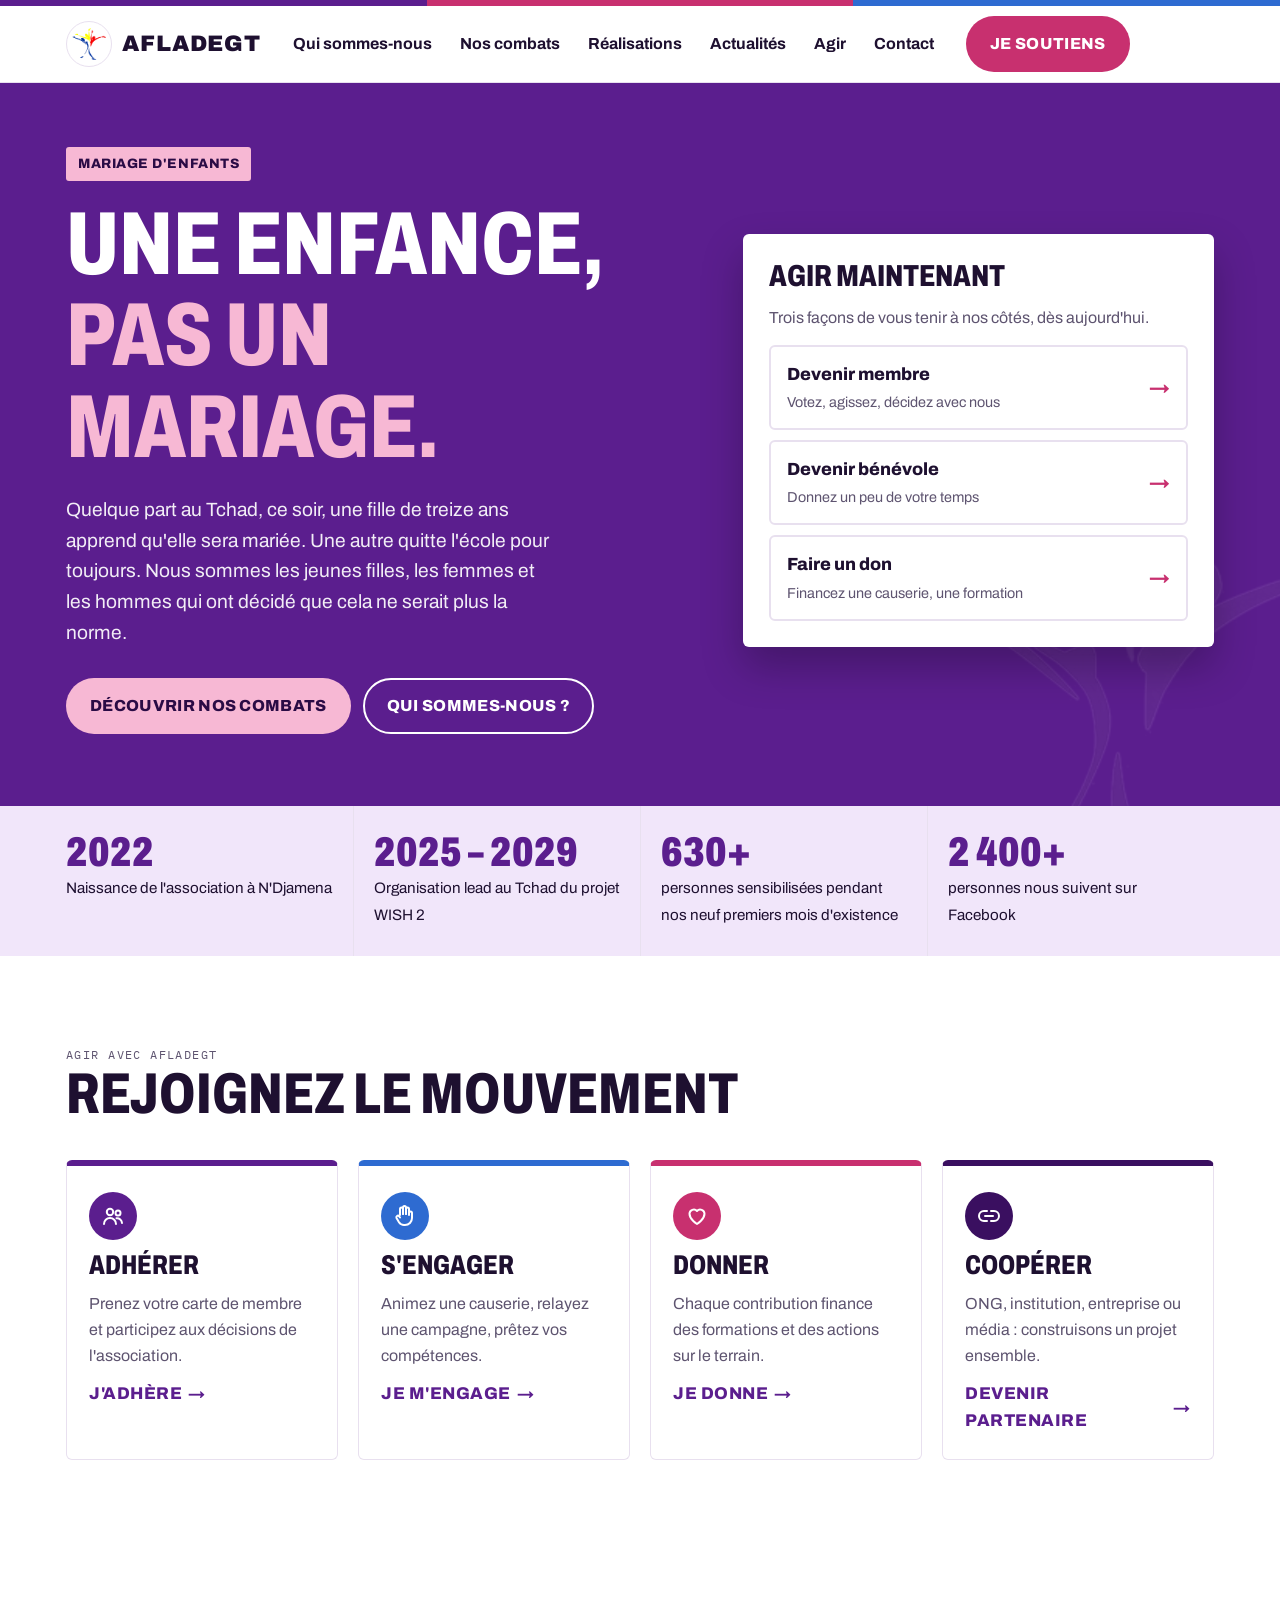
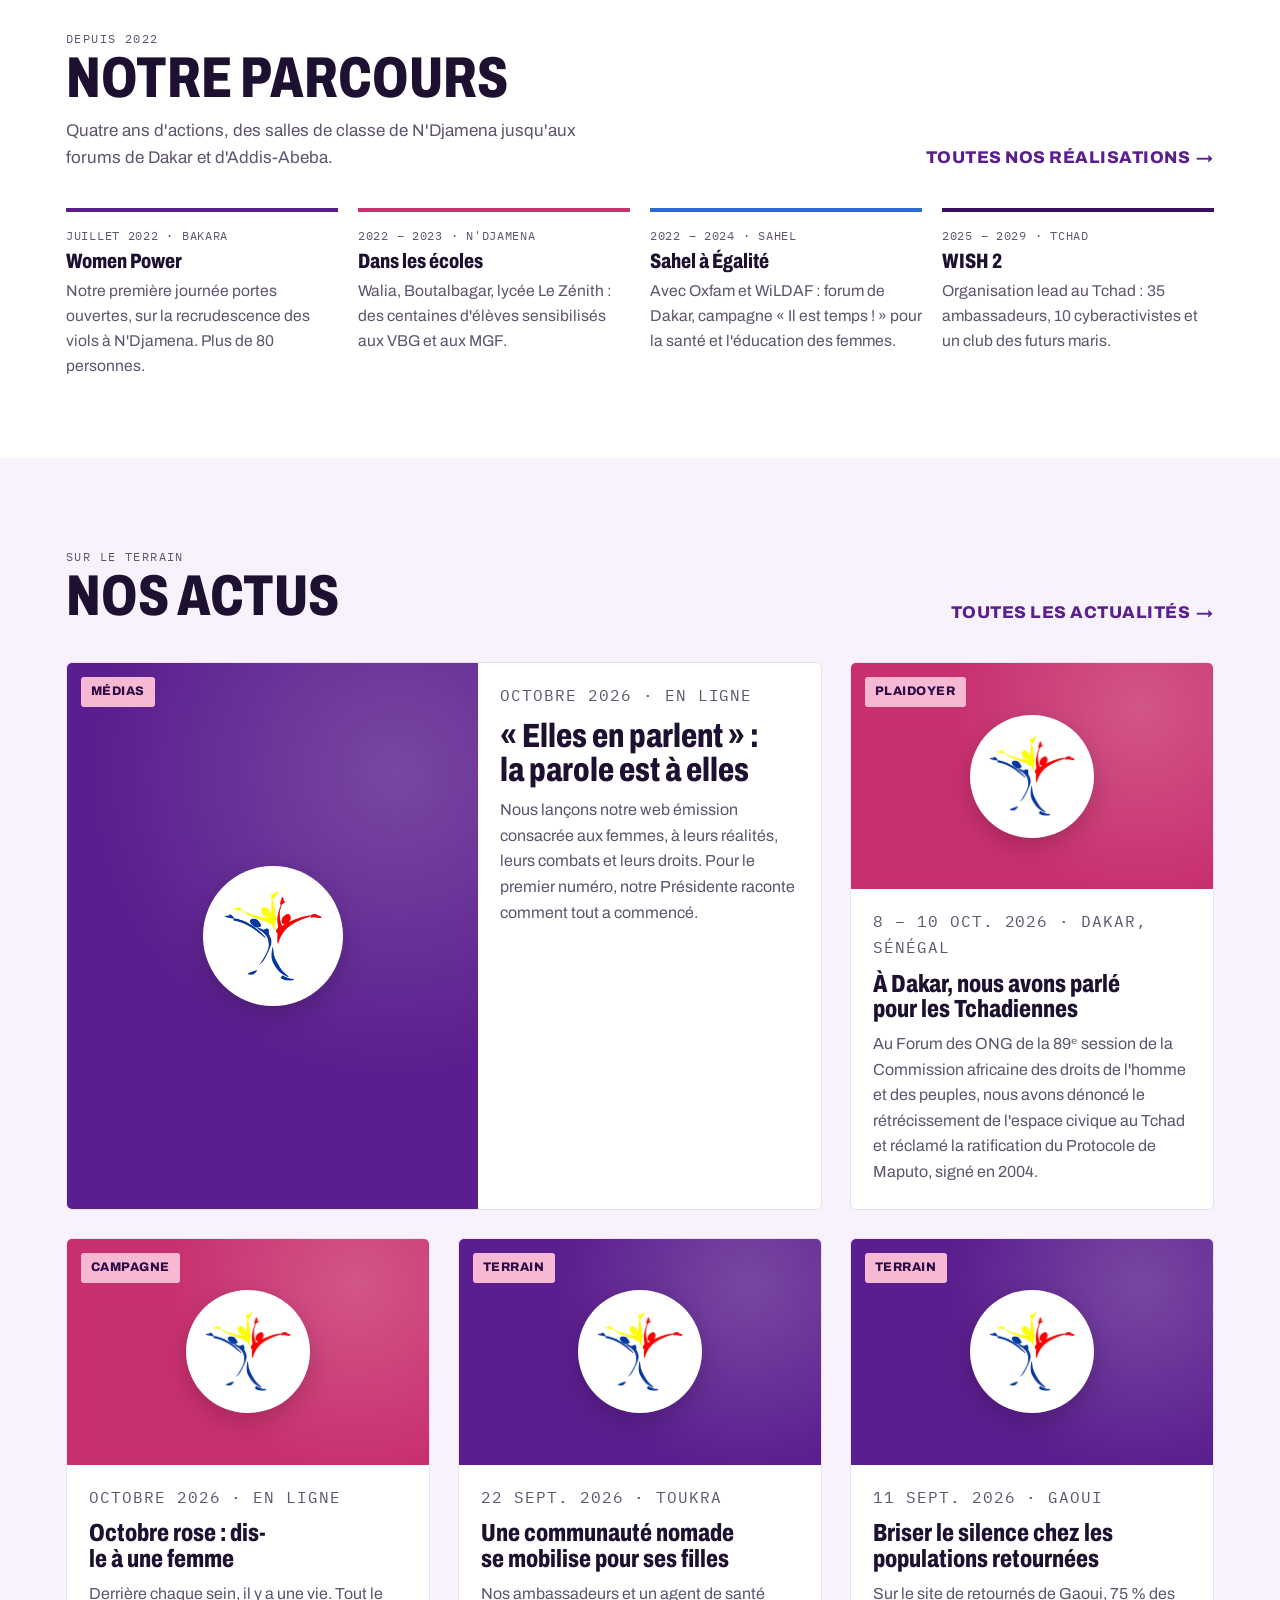
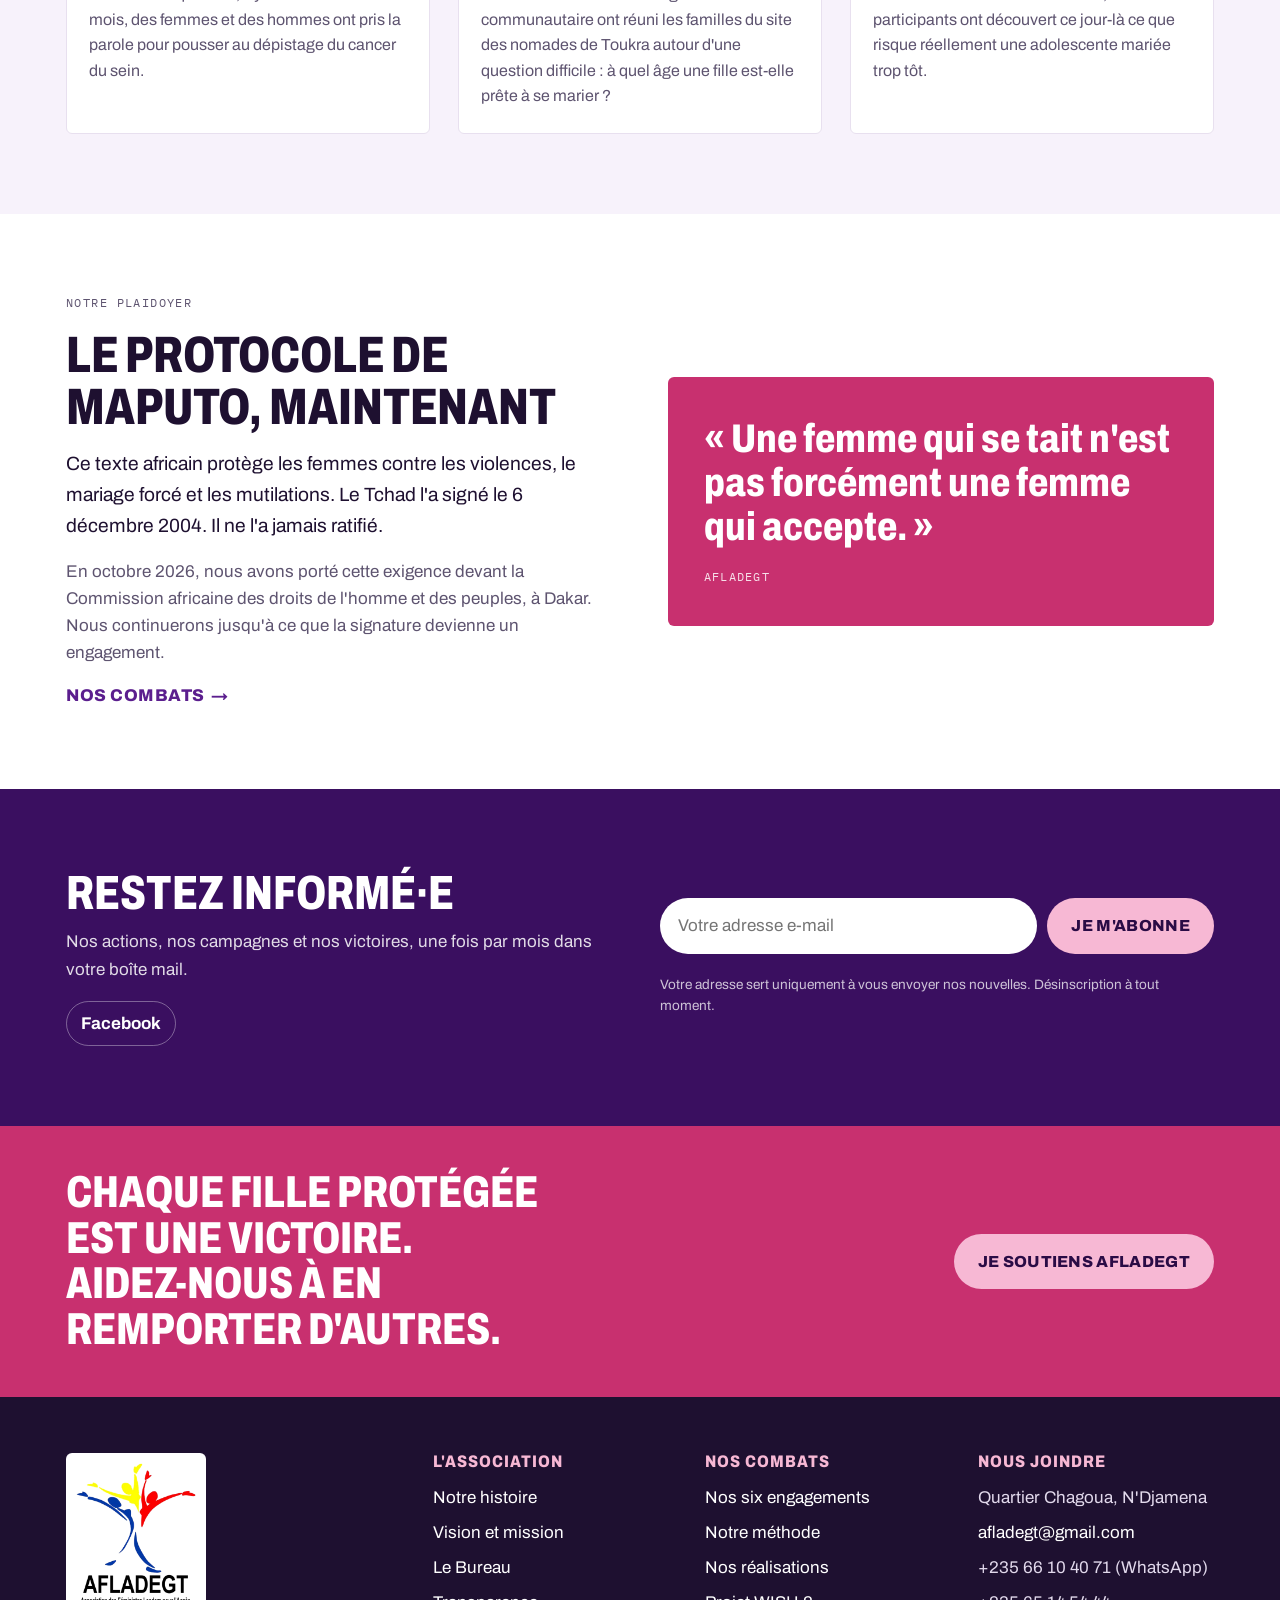
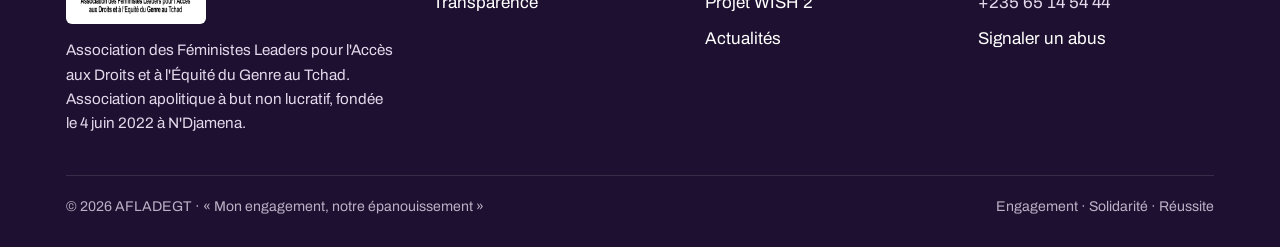
==== index.html @ 188a65a2 "Site web de l'AFLADEGT : première version Co-Authored-By: Claude Opus 5.5 <noreply@anthropic.com> Cl" ====
<!doctype html>
<html lang="fr">
<head>
<meta charset="utf-8">
<meta name="viewport" content="width=device-width,initial-scale=1,viewport-fit=cover">
<title>AFLADEGT · Féministes Leaders du Tchad</title>
<meta name="description" content="AFLADEGT, Association des Féministes Leaders pour l&#x27;Accès aux Droits et à l&#x27;Équité du Genre au Tchad : égalité de genre, lutte contre les violences et leadership des femmes et des jeunes filles.">
<meta property="og:title" content="AFLADEGT · Féministes Leaders du Tchad">
<meta property="og:description" content="AFLADEGT, Association des Féministes Leaders pour l&#x27;Accès aux Droits et à l&#x27;Équité du Genre au Tchad : égalité de genre, lutte contre les violences et leadership des femmes et des jeunes filles.">
<meta property="og:image" content="assets/logo.png">
<link rel="icon" type="image/png" href="assets/logo-mark.png">
<link rel="preconnect" href="https://fonts.googleapis.com"><link rel="preconnect" href="https://fonts.gstatic.com" crossorigin><link rel="stylesheet" href="https://fonts.googleapis.com/css2?family=Archivo:wdth,wght@62..125,400..900&family=IBM+Plex+Mono:wght@500&display=swap">
<link rel="stylesheet" href="assets/style.css">
</head>
<body>
<a class="skip" href="#contenu">Aller au contenu</a>
<div class="tri" aria-hidden="true"><i></i><i></i><i></i></div>
<header class="top"><div class="wrap bar">
  <a class="logo" href="./"><span class="chip"><img src="assets/logo-mark.png" alt=""></span><b>AFLADEGT</b></a>
  <nav aria-label="Navigation principale"><ul class="menu"><li><a href="qui-sommes-nous.html">Qui sommes-nous</a></li><li><a href="nos-combats.html">Nos combats</a></li><li><a href="nos-realisations.html">Réalisations</a></li><li><a href="actualites.html">Actualités</a></li><li><a href="agir.html">Agir</a></li><li><a href="contact.html">Contact</a></li></ul></nav>
  <a class="btn btn-red" href="agir.html#don">Je soutiens</a>
  <details class="burger"><summary>Menu</summary><div class="panel"><a href="qui-sommes-nous.html">Qui sommes-nous</a><a href="nos-combats.html">Nos combats</a><a href="nos-realisations.html">Réalisations</a><a href="actualites.html">Actualités</a><a href="agir.html">Agir</a><a href="contact.html">Contact</a><a class="btn btn-red" href="agir.html#don">Je soutiens</a></div></details>
</div></header>
<main id="contenu">
<section class="hero" style="padding:0"><img class="mark" src="assets/logo-mark.png" alt=""><div class="wrap">
  <div>
    <span class="tag">Mariage d'enfants</span>
    <h1>Une enfance, <em>pas un mariage.</em></h1>
    <p class="lede">Quelque part au Tchad, ce soir, une fille de treize ans apprend qu'elle sera mariée. Une autre quitte l'école pour toujours. Nous sommes les jeunes filles, les femmes et les hommes qui ont décidé que cela ne serait plus la norme.</p>
    <div class="ctas"><a class="btn btn-yellow" href="nos-combats.html">Découvrir nos combats</a><a class="btn btn-line" href="qui-sommes-nous.html">Qui sommes-nous ?</a></div>
  </div>
  <aside class="act-box" aria-labelledby="agir-titre">
    <h2 id="agir-titre">Agir maintenant</h2>
    <p>Trois façons de vous tenir à nos côtés, dès aujourd'hui.</p>
    <div class="choices">
      <a href="agir.html#adherer"><span>Devenir membre<small>Votez, agissez, décidez avec nous</small></span></a>
      <a href="agir.html#benevole"><span>Devenir bénévole<small>Donnez un peu de votre temps</small></span></a>
      <a href="agir.html#don"><span>Faire un don<small>Financez une causerie, une formation</small></span></a>
    </div>
  </aside>
</div></section>

<div class="figures"><div class="wrap">
  <div class="f"><b>2022</b><span>Naissance de l'association à N'Djamena</span></div>
  <div class="f"><b>2025 – 2029</b><span>Organisation lead au Tchad du projet WISH 2</span></div>
  <div class="f"><b>630+</b><span>personnes sensibilisées pendant nos neuf premiers mois d'existence</span></div>
  <div class="f"><b>2 400+</b><span>personnes nous suivent sur Facebook</span></div>
</div></div>

<section><div class="wrap">
  <div class="sec-head"><div><p class="eyebrow">Agir avec AFLADEGT</p><h2>Rejoignez le mouvement</h2></div></div>
  <div class="agir">
    <a class="c-blue" href="agir.html#adherer"><span class="ico"><svg viewBox="0 0 24 24" fill="none" stroke="currentColor" stroke-width="2" stroke-linecap="round" stroke-linejoin="round" aria-hidden="true"><circle cx="9" cy="8" r="3.2"/><path d="M3 20c0-3.3 2.7-6 6-6s6 2.7 6 6"/><circle cx="17" cy="9" r="2.5"/><path d="M15.5 14.2A5 5 0 0 1 21 19"/></svg></span><h3>Adhérer</h3><p>Prenez votre carte de membre et participez aux décisions de l'association.</p><span class="more">J'adhère</span></a>
    <a class="c-yellow" href="agir.html#benevole"><span class="ico"><svg viewBox="0 0 24 24" fill="none" stroke="currentColor" stroke-width="2" stroke-linecap="round" stroke-linejoin="round" aria-hidden="true"><path d="M7 11V5a1.5 1.5 0 0 1 3 0v5"/><path d="M10 10V3.5a1.5 1.5 0 0 1 3 0V10"/><path d="M13 10V5a1.5 1.5 0 0 1 3 0v6"/><path d="M16 9a1.5 1.5 0 0 1 3 0v5a7 7 0 0 1-7 7h-1a6 6 0 0 1-5-2.7L3.5 14a1.6 1.6 0 0 1 2.6-1.8L7 13.5"/></svg></span><h3>S'engager</h3><p>Animez une causerie, relayez une campagne, prêtez vos compétences.</p><span class="more">Je m'engage</span></a>
    <a class="c-red" href="agir.html#don"><span class="ico"><svg viewBox="0 0 24 24" fill="none" stroke="currentColor" stroke-width="2" stroke-linecap="round" stroke-linejoin="round" aria-hidden="true"><path d="M12 20s-7.5-4.6-7.5-10.2A4.3 4.3 0 0 1 12 7a4.3 4.3 0 0 1 7.5 2.8C19.5 15.4 12 20 12 20z"/></svg></span><h3>Donner</h3><p>Chaque contribution finance des formations et des actions sur le terrain.</p><span class="more">Je donne</span></a>
    <a class="c-ink" href="agir.html#partenaire"><span class="ico"><svg viewBox="0 0 24 24" fill="none" stroke="currentColor" stroke-width="2" stroke-linecap="round" stroke-linejoin="round" aria-hidden="true"><path d="M8 12h8"/><path d="M10 7H7a5 5 0 0 0 0 10h3"/><path d="M14 7h3a5 5 0 0 1 0 10h-3"/></svg></span><h3>Coopérer</h3><p>ONG, institution, entreprise ou média : construisons un projet ensemble.</p><span class="more">Devenir partenaire</span></a>
  </div>
</div></section>

<section><div class="wrap">
  <div class="sec-head"><div><p class="eyebrow">Depuis 2022</p><h2>Notre parcours</h2><p>Quatre ans d'actions, des salles de classe de N'Djamena jusqu'aux forums de Dakar et d'Addis-Abeba.</p></div><a class="more" href="nos-realisations.html">Toutes nos réalisations</a></div>
  <div class="tease">
    <div class="c-blue"><span class="meta">Juillet 2022 · Bakara</span><h3>Women Power</h3><p>Notre première journée portes ouvertes, sur la recrudescence des viols à N'Djamena. Plus de 80 personnes.</p></div>
    <div class="c-red"><span class="meta">2022 – 2023 · N'Djamena</span><h3>Dans les écoles</h3><p>Walia, Boutalbagar, lycée Le Zénith : des centaines d'élèves sensibilisés aux VBG et aux MGF.</p></div>
    <div class="c-yellow"><span class="meta">2022 – 2024 · Sahel</span><h3>Sahel à Égalité</h3><p>Avec Oxfam et WiLDAF : forum de Dakar, campagne « Il est temps ! » pour la santé et l'éducation des femmes.</p></div>
    <div class="c-ink"><span class="meta">2025 – 2029 · Tchad</span><h3>WISH 2</h3><p>Organisation lead au Tchad : 35 ambassadeurs, 10 cyberactivistes et un club des futurs maris.</p></div>
  </div>
</div></section>

<section class="soft"><div class="wrap">
  <div class="sec-head"><div><p class="eyebrow">Sur le terrain</p><h2>Nos actus</h2></div><a class="more" href="actualites.html">Toutes les actualités</a></div>
  <div class="news news-wide"><article class="card" data-cat="Médias">
  <div class="media c-blue"><span class="cat">Médias</span><div class="ph"><span class="disc"><img src="assets/logo-mark.png" alt=""></span></div></div>
  <div class="txt"><p class="meta">Octobre 2026 · En ligne</p><h3>« Elles en parlent » : la parole est à elles</h3><p>Nous lançons notre web émission consacrée aux femmes, à leurs réalités, leurs combats et leurs droits. Pour le premier numéro, notre Présidente raconte comment tout a commencé.</p></div>
</article><article class="card" data-cat="Plaidoyer">
  <div class="media c-red"><span class="cat">Plaidoyer</span><div class="ph"><span class="disc"><img src="assets/logo-mark.png" alt=""></span></div></div>
  <div class="txt"><p class="meta">8 – 10 oct. 2026 · Dakar, Sénégal</p><h3>À Dakar, nous avons parlé pour les Tchadiennes</h3><p>Au Forum des ONG de la 89ᵉ session de la Commission africaine des droits de l'homme et des peuples, nous avons dénoncé le rétrécissement de l'espace civique au Tchad et réclamé la ratification du Protocole de Maputo, signé en 2004.</p></div>
</article><article class="card" data-cat="Campagne">
  <div class="media c-red"><span class="cat">Campagne</span><div class="ph"><span class="disc"><img src="assets/logo-mark.png" alt=""></span></div></div>
  <div class="txt"><p class="meta">Octobre 2026 · En ligne</p><h3>Octobre rose : dis-le à une femme</h3><p>Derrière chaque sein, il y a une vie. Tout le mois, des femmes et des hommes ont pris la parole pour pousser au dépistage du cancer du sein.</p></div>
</article><article class="card" data-cat="Terrain">
  <div class="media c-blue"><span class="cat">Terrain</span><div class="ph"><span class="disc"><img src="assets/logo-mark.png" alt=""></span></div></div>
  <div class="txt"><p class="meta">22 sept. 2026 · Toukra</p><h3>Une communauté nomade se mobilise pour ses filles</h3><p>Nos ambassadeurs et un agent de santé communautaire ont réuni les familles du site des nomades de Toukra autour d'une question difficile : à quel âge une fille est-elle prête à se marier ?</p></div>
</article><article class="card" data-cat="Terrain">
  <div class="media c-blue"><span class="cat">Terrain</span><div class="ph"><span class="disc"><img src="assets/logo-mark.png" alt=""></span></div></div>
  <div class="txt"><p class="meta">11 sept. 2026 · Gaoui</p><h3>Briser le silence chez les populations retournées</h3><p>Sur le site de retournés de Gaoui, 75 % des participants ont découvert ce jour-là ce que risque réellement une adolescente mariée trop tôt.</p></div>
</article></div>
</div></section>

<section><div class="wrap split">
  <div class="prose">
    <p class="eyebrow">Notre plaidoyer</p>
    <h2>Le Protocole de Maputo, maintenant</h2>
    <p class="big">Ce texte africain protège les femmes contre les violences, le mariage forcé et les mutilations. Le Tchad l'a signé le 6 décembre 2004. Il ne l'a jamais ratifié.</p>
    <p>En octobre 2026, nous avons porté cette exigence devant la Commission africaine des droits de l'homme et des peuples, à Dakar. Nous continuerons jusqu'à ce que la signature devienne un engagement.</p>
    <a class="more" href="nos-combats.html">Nos combats</a>
  </div>
  <div class="quote"><p>« Une femme qui se tait n'est pas forcément une femme qui accepte. »</p><small>AFLADEGT</small></div>
</div></section>

</main>
<section class="letter" id="lettre"><div class="wrap">
  <div><h2>Restez informé·e</h2><p>Nos actions, nos campagnes et nos victoires, une fois par mois dans votre boîte mail.</p>
    <div class="social"><a href="https://www.facebook.com/afladegt" target="_blank" rel="noopener">Facebook</a></div></div>
  <form name="newsletter" method="get" action="merci.html" data-mail="afladegt@gmail.com">
    
    <input type="email" id="nl-email" name="email" required placeholder="Votre adresse e-mail" aria-label="Votre adresse e-mail">
    <button class="btn btn-yellow" type="submit">Je m'abonne</button>
    <p class="note">Votre adresse sert uniquement à vous envoyer nos nouvelles. Désinscription à tout moment.</p>
  </form>
</div></section>
<section class="donband" style="padding:0"><div class="wrap">
  <h2>Chaque fille protégée est une victoire. Aidez-nous à en remporter d'autres.</h2>
  <a class="btn btn-yellow" href="agir.html#don">Je soutiens AFLADEGT</a>
</div></section>
<footer class="foot"><div class="wrap">
  <div class="cols">
    <div class="about"><img src="assets/logo.png" alt="Logo AFLADEGT">
      <p>Association des Féministes Leaders pour l'Accès aux Droits et à l'Équité du Genre au Tchad. Association apolitique à but non lucratif, fondée le 4 juin 2022 à N'Djamena.</p></div>
    <div><h4>L'association</h4><ul><li><a href="qui-sommes-nous.html">Notre histoire</a></li><li><a href="qui-sommes-nous.html#vision">Vision et mission</a></li><li><a href="qui-sommes-nous.html#equipe">Le Bureau</a></li><li><a href="qui-sommes-nous.html#transparence">Transparence</a></li></ul></div>
    <div><h4>Nos combats</h4><ul><li><a href="nos-combats.html#combats">Nos six engagements</a></li><li><a href="nos-combats.html#methode">Notre méthode</a></li><li><a href="nos-realisations.html">Nos réalisations</a></li><li><a href="nos-combats.html#wish2">Projet WISH 2</a></li><li><a href="actualites.html">Actualités</a></li></ul></div>
    <div><h4>Nous joindre</h4><ul><li>Quartier Chagoua, N'Djamena</li><li><a href="mailto:afladegt@gmail.com">afladegt@gmail.com</a></li><li>+235 66 10 40 71 (WhatsApp)</li><li>+235 65 14 54 44</li><li><a href="contact.html#signaler">Signaler un abus</a></li></ul></div>
  </div>
  <div class="legal"><span>© 2026 AFLADEGT · « Mon engagement, notre épanouissement »</span><span>Engagement · Solidarité · Réussite</span></div>
</div></footer>
<script src="assets/site.js"></script>
<script src="assets/editor.js"></script>

</body>
</html>
---- assets/style.css ----
/* AFLADEGT — site associatif multi-pages.
   Bandeau tricolore, gros titres condensés, blocs de couleur pleins, cartes d'actualité. */
:root{
  --paper:#FFFFFF; --soft:#F7F2FB; --ink:#1E1030; --muted:#5E5470; --line:#E8E0EF;
  --blue:#5B1E8E; --blue-deep:#3A0F60; --on-blue:#FFFFFF;
  --yellow:#F7B8D4; --on-yellow:#2A0B45; --red:#C8306F; --on-red:#FFFFFF;
  --azure:#2E6BD1; --tint:#F1E6FA;
  --link:#5B1E8E;
  --display:"Archivo", "Arial Narrow", Arial, sans-serif;
  --body:"Archivo", "Helvetica Neue", Arial, sans-serif;
  --mono:"IBM Plex Mono", ui-monospace, Menlo, monospace;
  --radius:6px;
}
@media (prefers-color-scheme: dark){:root:not([data-theme="light"]){
  --paper:#140B1F; --soft:#1D1230; --ink:#F3EEF9; --muted:#B9ACCB; --line:#33264A;
  --blue:#6A2BA3; --blue-deep:#2A0B47; --azure:#5B92EC; --tint:#2A1A40; --link:#D7B6F5; color-scheme:dark}}
:root[data-theme="dark"]{
  --paper:#140B1F; --soft:#1D1230; --ink:#F3EEF9; --muted:#B9ACCB; --line:#33264A;
  --blue:#6A2BA3; --blue-deep:#2A0B47; --azure:#5B92EC; --tint:#2A1A40; --link:#D7B6F5; color-scheme:dark}

*,*::before,*::after{box-sizing:border-box}
html{scroll-behavior:smooth}
@media (prefers-reduced-motion:reduce){html{scroll-behavior:auto}*{transition:none!important}}
body{margin:0;background:var(--paper);color:var(--ink);font-family:var(--body);font-size:1.0625rem;line-height:1.6;font-stretch:100%}
img{max-width:100%;display:block}
a{color:var(--link)}
p{margin:0}
h1,h2,h3,h4{font-family:var(--display);font-stretch:75%;font-weight:800;line-height:1.02;margin:0;text-wrap:balance}
:focus-visible{outline:3px solid var(--yellow);outline-offset:3px}
.wrap{max-width:1180px;margin:0 auto;padding-left:max(16px,env(safe-area-inset-left,0px));padding-right:max(16px,env(safe-area-inset-right,0px))}
.eyebrow{font-family:var(--mono);font-size:.74rem;letter-spacing:.12em;text-transform:uppercase;color:var(--muted)}
.skip{position:absolute;left:-999px;top:8px;background:var(--yellow);color:var(--on-yellow);padding:8px 12px;z-index:50}
.skip:focus{left:8px}

/* Tricolore */
.tri{display:flex;height:6px}
.tri i{flex:1}
.tri i:nth-child(1){background:var(--blue)}.tri i:nth-child(2){background:var(--red)}.tri i:nth-child(3){background:var(--azure)}

/* Boutons */
.btn{display:inline-flex;align-items:center;justify-content:center;gap:8px;font-family:var(--display);font-weight:800;font-size:1rem;letter-spacing:.02em;text-transform:uppercase;padding:13px 22px;border-radius:999px;text-decoration:none;border:2px solid transparent;cursor:pointer;transition:transform .15s ease,background .15s ease}
.btn:hover{transform:translateY(-1px)}
.btn-red{background:var(--red);color:var(--on-red)}
.btn-yellow{background:var(--yellow);color:var(--on-yellow)}
.btn-blue{background:var(--blue);color:var(--on-blue)}
.btn-line{border-color:currentColor;color:inherit;background:none}
.more{font-family:var(--display);font-weight:800;text-transform:uppercase;letter-spacing:.03em;text-decoration:none;color:var(--link);display:inline-flex;gap:6px;align-items:center}
.more::after{content:"→"}

/* En-tête */
.top{position:sticky;top:0;z-index:30;background:var(--paper);border-bottom:1px solid var(--line)}
body::before{content:"";position:fixed;inset:0 0 auto;height:env(safe-area-inset-top,0px);z-index:31;background:var(--paper)}
.top{top:env(safe-area-inset-top,0px)}
.bar{display:flex;align-items:center;gap:20px;min-height:76px}
.logo{display:flex;align-items:center;gap:10px;text-decoration:none;color:var(--ink);flex:none}
.logo span.chip{width:46px;height:46px;border-radius:50%;background:#fff;display:grid;place-items:center;border:1px solid var(--line)}
.logo img{width:34px}
.logo b{font-family:var(--display);font-weight:900;font-size:1.4rem;letter-spacing:.04em}
.menu{display:flex;gap:4px;list-style:none;margin:0 0 0 auto;padding:0}
.menu a{display:block;padding:10px 12px;border-radius:4px;font-family:var(--display);font-weight:700;text-decoration:none;color:var(--ink);font-size:1rem}
.menu a:hover,.menu a[aria-current="page"]{color:var(--red)}
.menu a[aria-current="page"]{box-shadow:inset 0 -3px 0 var(--red)}
.bar .btn{flex:none}
.burger{display:none;margin-left:auto}
.burger summary{list-style:none;cursor:pointer;font-family:var(--display);font-weight:800;text-transform:uppercase;border:2px solid var(--ink);border-radius:999px;padding:8px 16px}
.burger summary::-webkit-details-marker{display:none}
.burger[open] .panel{display:grid}
.panel{display:none;position:absolute;left:0;right:0;top:100%;background:var(--paper);border-bottom:1px solid var(--line);padding:12px max(16px,env(safe-area-inset-right,0px)) 20px max(16px,env(safe-area-inset-left,0px));gap:4px;box-shadow:0 12px 24px rgba(0,0,0,.08)}
.panel a{padding:12px 4px;font-family:var(--display);font-weight:800;font-size:1.25rem;text-decoration:none;color:var(--ink);border-bottom:1px solid var(--line)}
.panel .btn{margin-top:12px}
@media (max-width:980px){.menu,.bar>.btn{display:none}.burger{display:block}}

/* Hero accueil */
.hero{background:var(--blue);color:var(--on-blue);position:relative;overflow:hidden}
.hero .wrap{display:grid;grid-template-columns:1.35fr 1fr;gap:40px;align-items:center;padding-block:64px 72px;position:relative}
.hero .tag{display:inline-block;background:var(--yellow);color:var(--on-yellow);font-family:var(--display);font-weight:800;text-transform:uppercase;letter-spacing:.04em;font-size:.85rem;padding:6px 12px;border-radius:3px}
.hero h1{font-size:clamp(2.6rem,7vw,5.6rem);margin-top:18px;text-transform:uppercase;overflow-wrap:break-word}
.hero h1 em{font-style:normal;color:var(--yellow)}
.hero .lede{margin-top:22px;font-size:1.2rem;max-width:44ch;opacity:.92}
.hero .ctas{display:flex;flex-wrap:wrap;gap:12px;margin-top:30px}
.hero>.wrap>div{min-width:0}
.hero .mark{position:absolute;right:-120px;bottom:-140px;width:560px;opacity:.08;pointer-events:none;filter:grayscale(1) brightness(3)}
.act-box{background:var(--paper);color:var(--ink);border-radius:var(--radius);padding:26px;display:grid;gap:14px;box-shadow:0 20px 40px rgba(0,0,0,.25)}
.act-box h2{font-size:1.9rem;text-transform:uppercase}
.act-box p{color:var(--muted);font-size:1rem}
.choices{display:grid;gap:10px}
.choices a{display:flex;justify-content:space-between;align-items:center;gap:12px;padding:14px 16px;border:2px solid var(--line);border-radius:var(--radius);text-decoration:none;color:var(--ink);font-family:var(--display);font-weight:800;font-size:1.1rem}
.choices a:hover{border-color:var(--blue)}
.choices a span{display:grid;gap:2px;min-width:0}
.choices a small{display:block;font-family:var(--body);font-weight:400;font-size:.9rem;color:var(--muted)}
.choices a::after{content:"→";font-size:1.3rem;color:var(--red)}

/* Bande chiffres */
.figures{background:var(--tint);color:var(--ink)}
.figures .wrap{display:grid;grid-template-columns:repeat(4,1fr);gap:0}
.figures div.f{padding:26px 20px 28px;border-left:1px solid var(--line);min-width:0}
.figures div.f:first-child{border-left:0;padding-left:0}
.figures b{color:var(--blue);display:block;font-family:var(--display);font-stretch:75%;font-weight:900;font-size:2.6rem;line-height:1;font-variant-numeric:tabular-nums}
.figures span{font-size:.95rem}

/* Sections */
section{padding-block:80px}
.soft{background:var(--soft)}
.sec-head{display:flex;flex-wrap:wrap;justify-content:space-between;align-items:end;gap:16px 32px;margin-bottom:36px}
.sec-head h2{font-size:clamp(2.2rem,5vw,3.6rem);text-transform:uppercase}
.sec-head p{color:var(--muted);max-width:56ch;margin-top:10px}
.sec-head>div{min-width:0}

/* Cartes "Agir" */
.agir{display:grid;grid-template-columns:repeat(4,1fr);gap:20px}
.agir a{display:grid;gap:12px;align-content:start;padding:26px 22px 24px;border-radius:var(--radius);text-decoration:none;color:var(--ink);background:var(--paper);border:1px solid var(--line);border-top:6px solid var(--c);min-width:0;transition:transform .15s ease,box-shadow .15s ease}
.agir a:hover{transform:translateY(-3px);box-shadow:0 12px 28px rgba(0,0,0,.08)}
.agir .ico{width:48px;height:48px;border-radius:50%;background:var(--c);display:grid;place-items:center;color:#fff}
.agir .ico svg{width:24px;height:24px}
.agir h3{font-size:1.7rem;text-transform:uppercase}
.agir p{color:var(--muted);font-size:1rem}
.agir .more{margin-top:auto}
.c-blue{--c:var(--blue)}.c-yellow{--c:var(--azure)}.c-red{--c:var(--red)}.c-ink{--c:var(--blue-deep)}

/* Cartes actualités */
.news{display:grid;grid-template-columns:repeat(3,1fr);gap:28px}
.card{display:grid;grid-template-rows:auto 1fr;border-radius:var(--radius);overflow:hidden;background:var(--paper);border:1px solid var(--line);min-width:0}
.media{position:relative;aspect-ratio:16/10;background:var(--c,var(--blue));overflow:hidden;display:grid;place-items:center}
.media img{width:100%;height:100%;object-fit:cover}
.media .ph{position:absolute;inset:0;display:grid;place-items:center;color:#fff}
.media .ph .disc{position:relative;width:34%;aspect-ratio:1;border-radius:50%;background:#fff;display:grid;place-items:center;box-shadow:0 8px 24px rgba(0,0,0,.18)}
.media .ph .disc img{width:70%;height:auto;object-fit:contain}
.media .ph::before{content:"";position:absolute;inset:0;background:radial-gradient(circle at 80% 20%,rgba(255,255,255,.18),transparent 55%)}
.media .ph-plain{background:#fff}
.cat{position:absolute;left:14px;top:14px;background:var(--yellow);color:var(--on-yellow);font-family:var(--display);font-weight:800;text-transform:uppercase;font-size:.78rem;letter-spacing:.04em;padding:5px 10px;border-radius:3px;z-index:1}
.card .txt{display:grid;gap:10px;align-content:start;padding:20px 22px 24px}
.meta{font-family:var(--mono);font-size:.75rem;letter-spacing:.06em;text-transform:uppercase;color:var(--muted)}
.card h3{font-size:1.55rem}
.card p{color:var(--muted);font-size:1rem}
.news-wide .card:first-child{grid-column:span 2;grid-template-columns:1.2fr 1fr;grid-template-rows:auto}
.news-wide .card:first-child .media{aspect-ratio:auto;min-height:100%}
.news-wide .card:first-child h3{font-size:2.1rem}

/* Bloc engagement (texte + citation) */
.split{display:grid;grid-template-columns:1fr 1fr;gap:56px;align-items:center}
.split>div{min-width:0}
.quote{background:var(--red);color:var(--on-red);border-radius:var(--radius);padding:40px 36px;display:grid;gap:18px}
.quote p{font-family:var(--display);font-stretch:80%;font-weight:800;font-size:clamp(1.7rem,3.4vw,2.5rem);line-height:1.1}
.quote small{font-family:var(--mono);font-size:.76rem;letter-spacing:.1em;text-transform:uppercase;opacity:.85}
.prose{display:grid;gap:16px;max-width:62ch}
.prose h2{font-size:clamp(2rem,4.4vw,3.2rem);text-transform:uppercase}
.prose p{color:var(--muted)}
.prose p.big{color:var(--ink);font-size:1.2rem}

/* Newsletter */
.letter{background:var(--blue-deep);color:var(--on-blue)}
.letter .wrap{display:grid;grid-template-columns:1fr 1fr;gap:40px;align-items:center}
.letter h2{font-size:clamp(2rem,4.4vw,3rem);text-transform:uppercase}
.letter p{opacity:.85;margin-top:10px}
.letter form{display:flex;flex-wrap:wrap;gap:10px}
.letter input[type=email]{flex:1 1 240px;min-width:0;font:inherit;padding:14px 18px;border-radius:999px;border:0;color:#121633;background:#fff}
.letter .note{flex-basis:100%;font-size:.85rem;opacity:.75}
.social{display:flex;gap:10px;margin-top:18px}
.social a{display:inline-flex;align-items:center;gap:8px;color:var(--on-blue);text-decoration:none;font-family:var(--display);font-weight:700;border:1px solid rgba(255,255,255,.35);border-radius:999px;padding:8px 14px}

/* Bandeau don */
.donband{background:var(--red);color:var(--on-red)}
.donband .wrap{display:flex;flex-wrap:wrap;justify-content:space-between;align-items:center;gap:20px;padding-block:44px}
.donband h2{font-size:clamp(1.8rem,4vw,2.8rem);text-transform:uppercase;max-width:24ch}

/* Pages intérieures */
.pagehead{background:var(--blue);color:var(--on-blue)}
.pagehead .wrap{padding-block:56px 60px}
.pagehead .crumbs{font-family:var(--mono);font-size:.76rem;letter-spacing:.1em;text-transform:uppercase;opacity:.8}
.pagehead .crumbs a{color:inherit}
.pagehead h1{font-size:clamp(2.6rem,7vw,5rem);text-transform:uppercase;margin-top:14px;overflow-wrap:break-word}
.pagehead p{margin-top:16px;font-size:1.2rem;max-width:52ch;opacity:.92}
.subnav{border-bottom:1px solid var(--line);background:var(--paper)}
.subnav .wrap{display:flex;gap:6px 22px;flex-wrap:wrap;padding-block:14px}
.subnav a{font-family:var(--display);font-weight:700;text-decoration:none;color:var(--muted)}
.subnav a:hover{color:var(--red)}

.axes{display:grid;grid-template-columns:repeat(3,1fr);gap:24px}
.axe{display:grid;gap:10px;align-content:start;background:var(--paper);border:1px solid var(--line);border-radius:var(--radius);padding:26px 24px;border-top:6px solid var(--c);min-width:0}
.axe h3{font-size:1.65rem}
.axe p{color:var(--muted);font-size:1rem}
.steps{display:grid;grid-template-columns:repeat(3,1fr);gap:28px;counter-reset:s}
.step{display:grid;gap:10px;align-content:start;min-width:0}
.step::before{counter-increment:s;content:counter(s);font-family:var(--display);font-stretch:62%;font-weight:900;font-size:4rem;line-height:.9;color:var(--red)}
.step h3{font-size:1.5rem}
.step p{color:var(--muted)}
.chips{display:flex;flex-wrap:wrap;gap:10px;margin-top:28px}
.chips span{font-family:var(--display);font-weight:700;border:1px solid var(--line);border-radius:999px;padding:8px 16px;background:var(--paper)}

.list-lines{list-style:none;margin:0;padding:0;border-top:2px solid var(--ink)}
.list-lines li{display:grid;grid-template-columns:auto 1fr;gap:18px;align-items:baseline;padding-block:16px;border-bottom:1px solid var(--line)}
.list-lines b{font-family:var(--display);font-stretch:62%;font-weight:900;font-size:1.8rem;line-height:1;color:var(--red);min-width:1.3em}
.people{display:grid;grid-template-columns:repeat(3,1fr);gap:0 28px;border-top:1px solid var(--line)}
.people div{padding-block:16px;border-bottom:1px solid var(--line);display:grid;gap:2px;min-width:0}
.people strong{font-family:var(--display);font-weight:800;font-size:1.2rem}
.people span{color:var(--muted);font-size:.95rem}
.policies{display:grid;grid-template-columns:repeat(2,1fr);gap:0 28px;list-style:none;margin:0;padding:0;border-top:1px solid var(--line)}
.policies li{padding-block:13px;border-bottom:1px solid var(--line);font-family:var(--display);font-weight:700}
.notice{border-left:6px solid var(--yellow);padding:6px 0 6px 20px;display:grid;gap:6px;margin-top:28px}
.notice strong{font-family:var(--display);font-size:1.25rem}
.notice p{color:var(--muted)}
.vm{display:grid;grid-template-columns:1fr 1fr;gap:24px}
.vm div{border-radius:var(--radius);padding:30px 28px;display:grid;gap:12px;align-content:start;min-width:0}
.vm .v{background:var(--yellow);color:var(--on-yellow)}
.vm .m{background:var(--blue);color:var(--on-blue)}
.vm h3{font-size:clamp(1.5rem,2.6vw,2rem)}
.vm .eyebrow{color:inherit;opacity:.75}
.devise{display:flex;flex-wrap:wrap;gap:6px 16px;font-family:var(--display);font-stretch:75%;font-weight:900;text-transform:uppercase;font-size:clamp(2rem,5vw,3.4rem);line-height:1}
.devise span:nth-child(1){color:var(--blue)}.devise span:nth-child(2){color:var(--red)}.devise span:nth-child(3){color:var(--azure)}
@media (prefers-color-scheme: dark){:root:not([data-theme="light"]) .devise span:nth-child(1){color:#C9A2F0}:root:not([data-theme="light"]) .devise span:nth-child(2){color:var(--yellow)}}
:root[data-theme="dark"] .devise span:nth-child(1){color:#C9A2F0}:root[data-theme="dark"] .devise span:nth-child(2){color:var(--yellow)}
.emblem{display:grid;grid-template-columns:auto 1fr;gap:24px;align-items:center}
.emblem .chip{width:120px;height:120px;border-radius:50%;background:#fff;display:grid;place-items:center;border:1px solid var(--line)}
.emblem .chip img{width:86px}
.emblem p{color:var(--muted)}
.proj{display:grid;grid-template-columns:1fr 1.3fr;gap:48px;align-items:start}
.proj>div{min-width:0}
.proj dl{display:grid;gap:14px;margin:22px 0 0}
.proj dt{font-family:var(--mono);font-size:.74rem;letter-spacing:.12em;text-transform:uppercase;color:var(--muted)}
.proj dd{margin:0;font-weight:600}
.results{display:grid;grid-template-columns:1fr 1fr;gap:12px}
.results div{background:var(--paper);border:1px solid var(--line);border-radius:var(--radius);padding:16px 18px;min-width:0}
.results .eyebrow{display:block;margin-bottom:4px}
.stat{display:flex;gap:20px;align-items:baseline;padding-top:20px;border-top:1px solid var(--line)}
.stat b{font-family:var(--display);font-stretch:75%;font-weight:900;font-size:3.6rem;line-height:1;color:var(--red)}
.partners{display:flex;flex-wrap:wrap;gap:12px}
.partners span{font-family:var(--display);font-weight:800;font-size:1.15rem;padding:14px 20px;border:1px solid var(--line);border-radius:var(--radius);background:var(--paper)}

/* Filtres actualités */
.filters{display:flex;flex-wrap:wrap;gap:8px;margin-bottom:28px}
.filters button{font:inherit;font-family:var(--display);font-weight:700;padding:8px 16px;border-radius:999px;border:1px solid var(--line);background:var(--paper);color:var(--ink);cursor:pointer}
.filters button[aria-pressed="true"]{background:var(--ink);color:var(--paper);border-color:var(--ink)}

/* Formulaires */
.form{display:grid;gap:16px;background:var(--paper);border:1px solid var(--line);border-radius:var(--radius);padding:28px}
.form .row{display:grid;grid-template-columns:1fr 1fr;gap:16px}
.form label{display:grid;gap:6px;font-family:var(--display);font-weight:700;min-width:0}
.form input,.form select,.form textarea{font:inherit;font-weight:400;padding:12px 14px;border:1px solid var(--line);border-radius:4px;background:var(--paper);color:var(--ink);width:100%}
.form textarea{min-height:120px;resize:vertical}
.form .hint{font-size:.88rem;color:var(--muted);font-family:var(--body);font-weight:400}
.ways{display:grid;grid-template-columns:repeat(2,1fr);gap:20px}
.way{display:grid;gap:10px;align-content:start;padding:26px;border-radius:var(--radius);background:var(--paper);border:1px solid var(--line);border-top:6px solid var(--c);min-width:0}
.way h3{font-size:1.7rem;text-transform:uppercase}
.way p{color:var(--muted)}
.contact-cards{display:grid;grid-template-columns:repeat(4,1fr);gap:16px}
.contact-cards div{background:var(--paper);border:1px solid var(--line);border-radius:var(--radius);padding:20px;display:grid;gap:6px;align-content:start;min-width:0}
.contact-cards strong{font-family:var(--display);font-size:1.25rem;overflow-wrap:anywhere}
.copy{justify-self:start;font-family:var(--mono);font-size:.72rem;letter-spacing:.06em;text-transform:uppercase;background:none;color:var(--ink);border:1px solid var(--line);border-radius:4px;padding:6px 10px;cursor:pointer}

/* Pied de page */
.foot{background:#1E1030;color:#E2D9EC}
@media (prefers-color-scheme: dark){:root:not([data-theme="light"]) .foot{background:#0E0618}}
:root[data-theme="dark"] .foot{background:#0E0618}
.foot a{color:#fff;text-decoration:none}
.foot a:hover{text-decoration:underline}
.foot .cols{display:grid;grid-template-columns:1.4fr repeat(3,1fr);gap:36px;padding-block:56px 40px}
.foot .cols>div{min-width:0}
.foot h4{font-family:var(--display);font-stretch:85%;font-size:1.05rem;text-transform:uppercase;letter-spacing:.06em;color:var(--yellow);margin-bottom:14px}
.foot ul{list-style:none;margin:0;padding:0;display:grid;gap:8px}
.foot .about{display:grid;gap:14px;font-size:.95rem}
.foot .about img{width:140px;background:#fff;border-radius:6px;padding:10px}
.foot .legal{border-top:1px solid rgba(255,255,255,.14);padding-block:20px 28px;display:flex;flex-wrap:wrap;justify-content:space-between;gap:10px;font-size:.88rem;opacity:.8}

/* Responsive */
@media (max-width:980px){
  .hero .wrap,.split,.letter .wrap,.proj{grid-template-columns:1fr}
  .agir{grid-template-columns:1fr 1fr}
  .news{grid-template-columns:1fr 1fr}
  .news-wide .card:first-child{grid-column:span 2}
  .figures .wrap{grid-template-columns:1fr 1fr}
  .figures div.f:nth-child(3){border-left:0;padding-left:0}
  .axes,.steps{grid-template-columns:1fr 1fr}
  .people{grid-template-columns:1fr 1fr}
  .contact-cards{grid-template-columns:1fr 1fr}
  .foot .cols{grid-template-columns:1fr 1fr}
}
@media (max-width:620px){
  section{padding-block:56px}
  .agir,.news,.axes,.steps,.people,.policies,.vm,.ways,.results,.contact-cards,.form .row{grid-template-columns:1fr}
  .news-wide .card:first-child{grid-column:auto;grid-template-columns:1fr}
  .news-wide .card:first-child .media{aspect-ratio:16/10}
  .figures .wrap{grid-template-columns:1fr 1fr}
  .figures b{font-size:2rem}
  .foot .cols{grid-template-columns:1fr}
  .emblem{grid-template-columns:1fr}
  .hero .wrap{padding-block:44px 52px}
}
.panel a.btn{color:var(--on-red);border-bottom:0;padding:13px 22px}

/* ---- Réalisations : projets & frise ---- */
.projects{display:grid;grid-template-columns:repeat(2,1fr);gap:24px}
.project{display:grid;gap:12px;align-content:start;background:var(--paper);border:1px solid var(--line);border-radius:var(--radius);padding:28px 26px;border-top:6px solid var(--c);min-width:0}
.project h3{font-size:1.9rem;text-transform:uppercase}
.project p{color:var(--muted)}
.project ul{display:grid;gap:8px;padding-left:1.1em;margin:4px 0 0}
.project li{color:var(--ink)}
.project .badge{justify-self:start;font-family:var(--mono);font-size:.72rem;letter-spacing:.1em;text-transform:uppercase;padding:5px 10px;border-radius:99px;background:var(--tint);color:var(--blue)}
.project .badge.live{background:var(--red);color:var(--on-red)}
.timeline{display:grid;gap:0;max-width:880px}
.year{font-family:var(--display);font-stretch:62%;font-weight:900;font-size:clamp(3rem,8vw,5rem);line-height:1;color:var(--blue);margin:40px 0 8px}
.year:first-child{margin-top:0}
.tl{display:grid;grid-template-columns:150px 1fr;gap:6px 28px;padding:20px 0;border-top:1px solid var(--line)}
.tl .when{font-family:var(--mono);font-size:.78rem;letter-spacing:.06em;text-transform:uppercase;color:var(--red);padding-top:4px}
.tl h3{font-size:1.4rem}
.tl p{color:var(--muted);margin-top:6px}
.tl .n{display:inline-block;margin-top:10px;font-family:var(--mono);font-size:.75rem;letter-spacing:.06em;text-transform:uppercase;background:var(--tint);color:var(--blue);padding:4px 9px;border-radius:4px}
.tease{display:grid;grid-template-columns:repeat(4,1fr);gap:20px}
.tease div{border-top:4px solid var(--c);padding-top:14px;min-width:0}
.tease .meta{display:block;margin-bottom:6px}
.tease h3{font-size:1.3rem}
.tease p{color:var(--muted);font-size:.98rem;margin-top:6px}
@media (max-width:980px){.projects{grid-template-columns:1fr}.tease{grid-template-columns:1fr 1fr}}
@media (max-width:620px){.tl{grid-template-columns:1fr}.tease{grid-template-columns:1fr}}
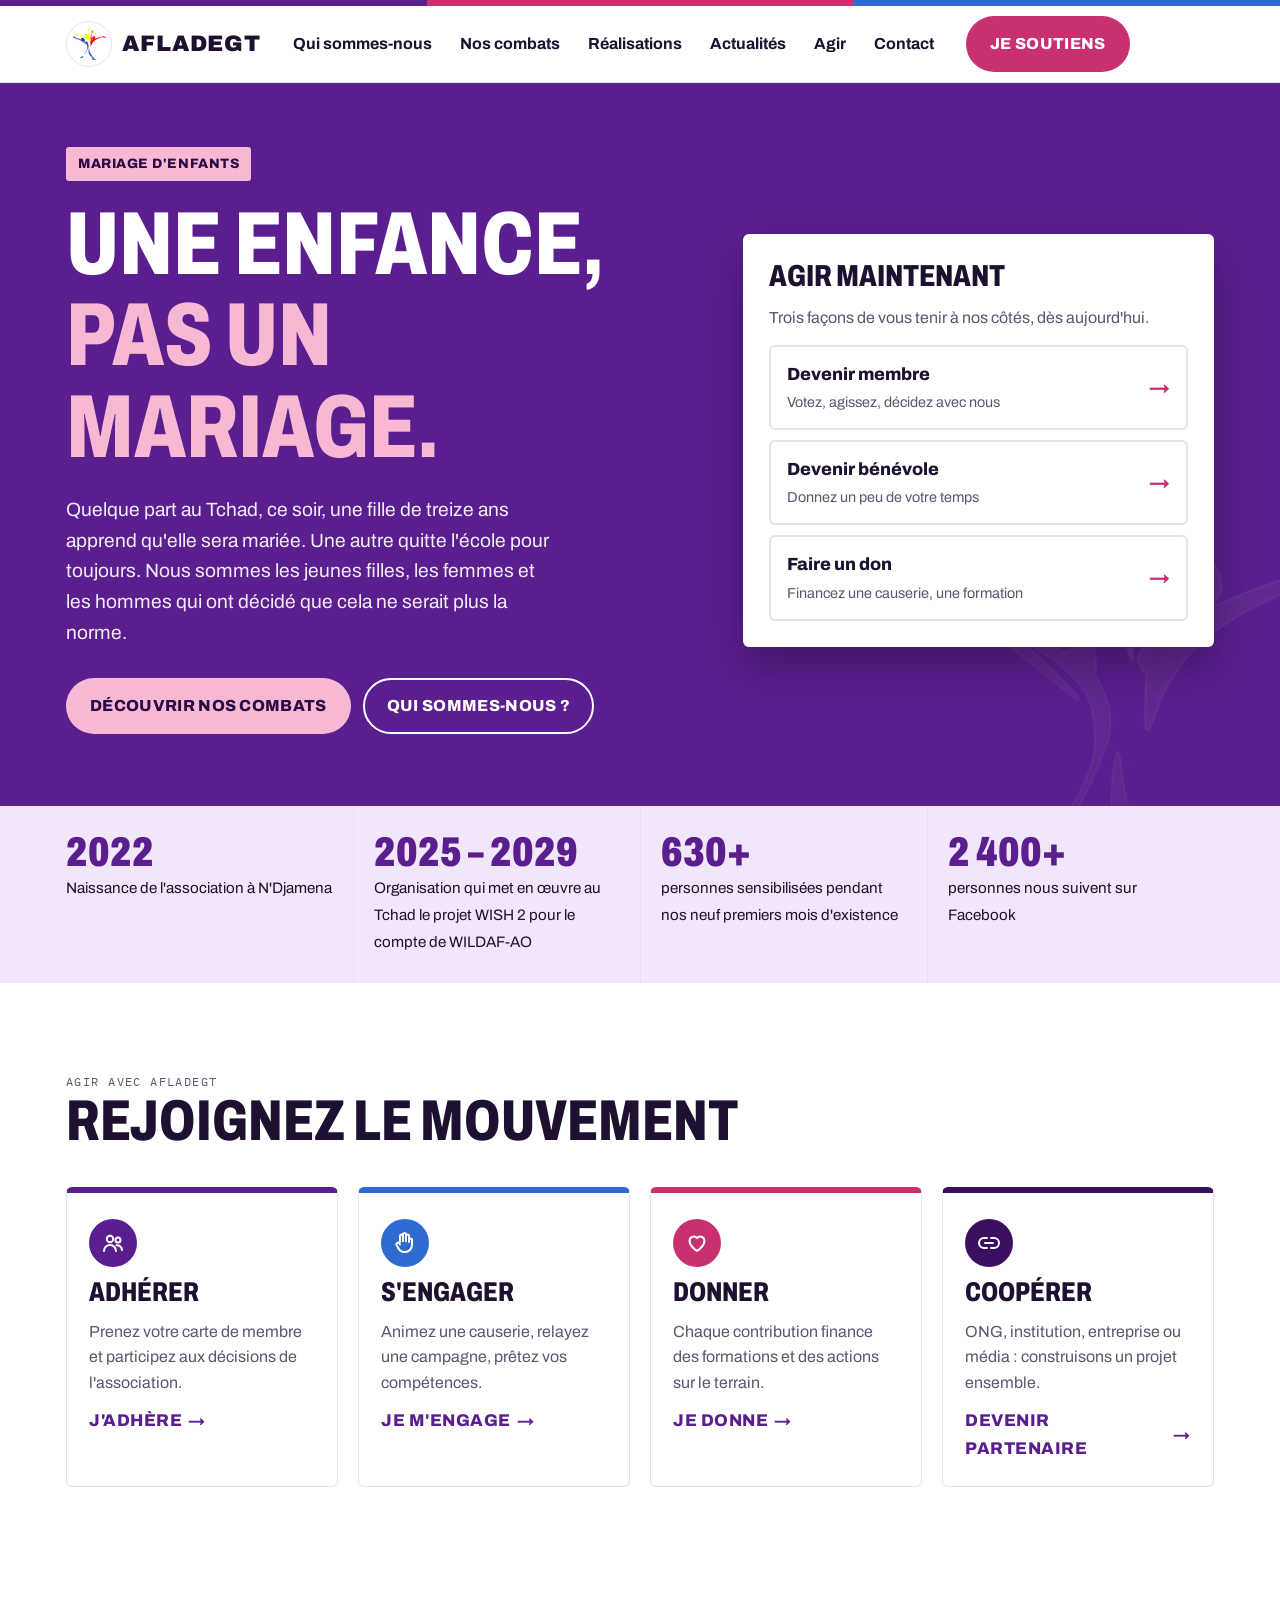
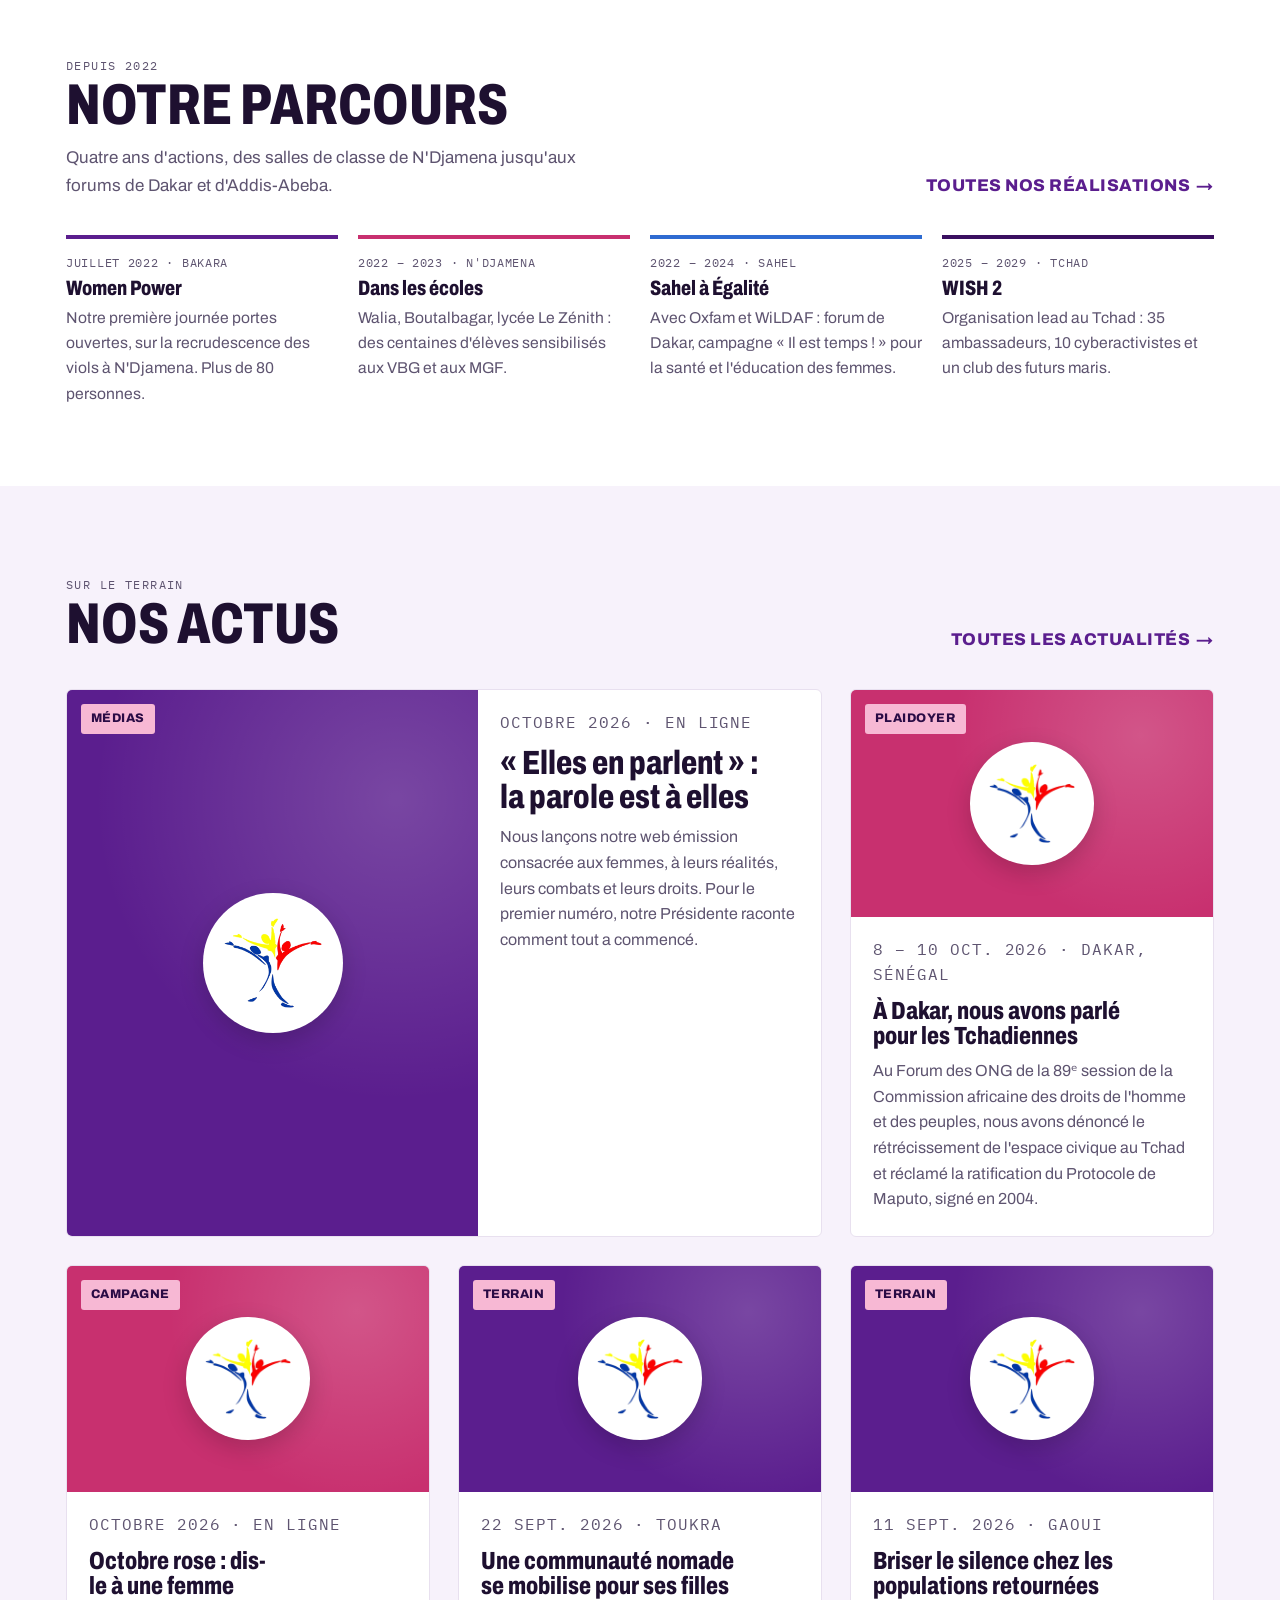
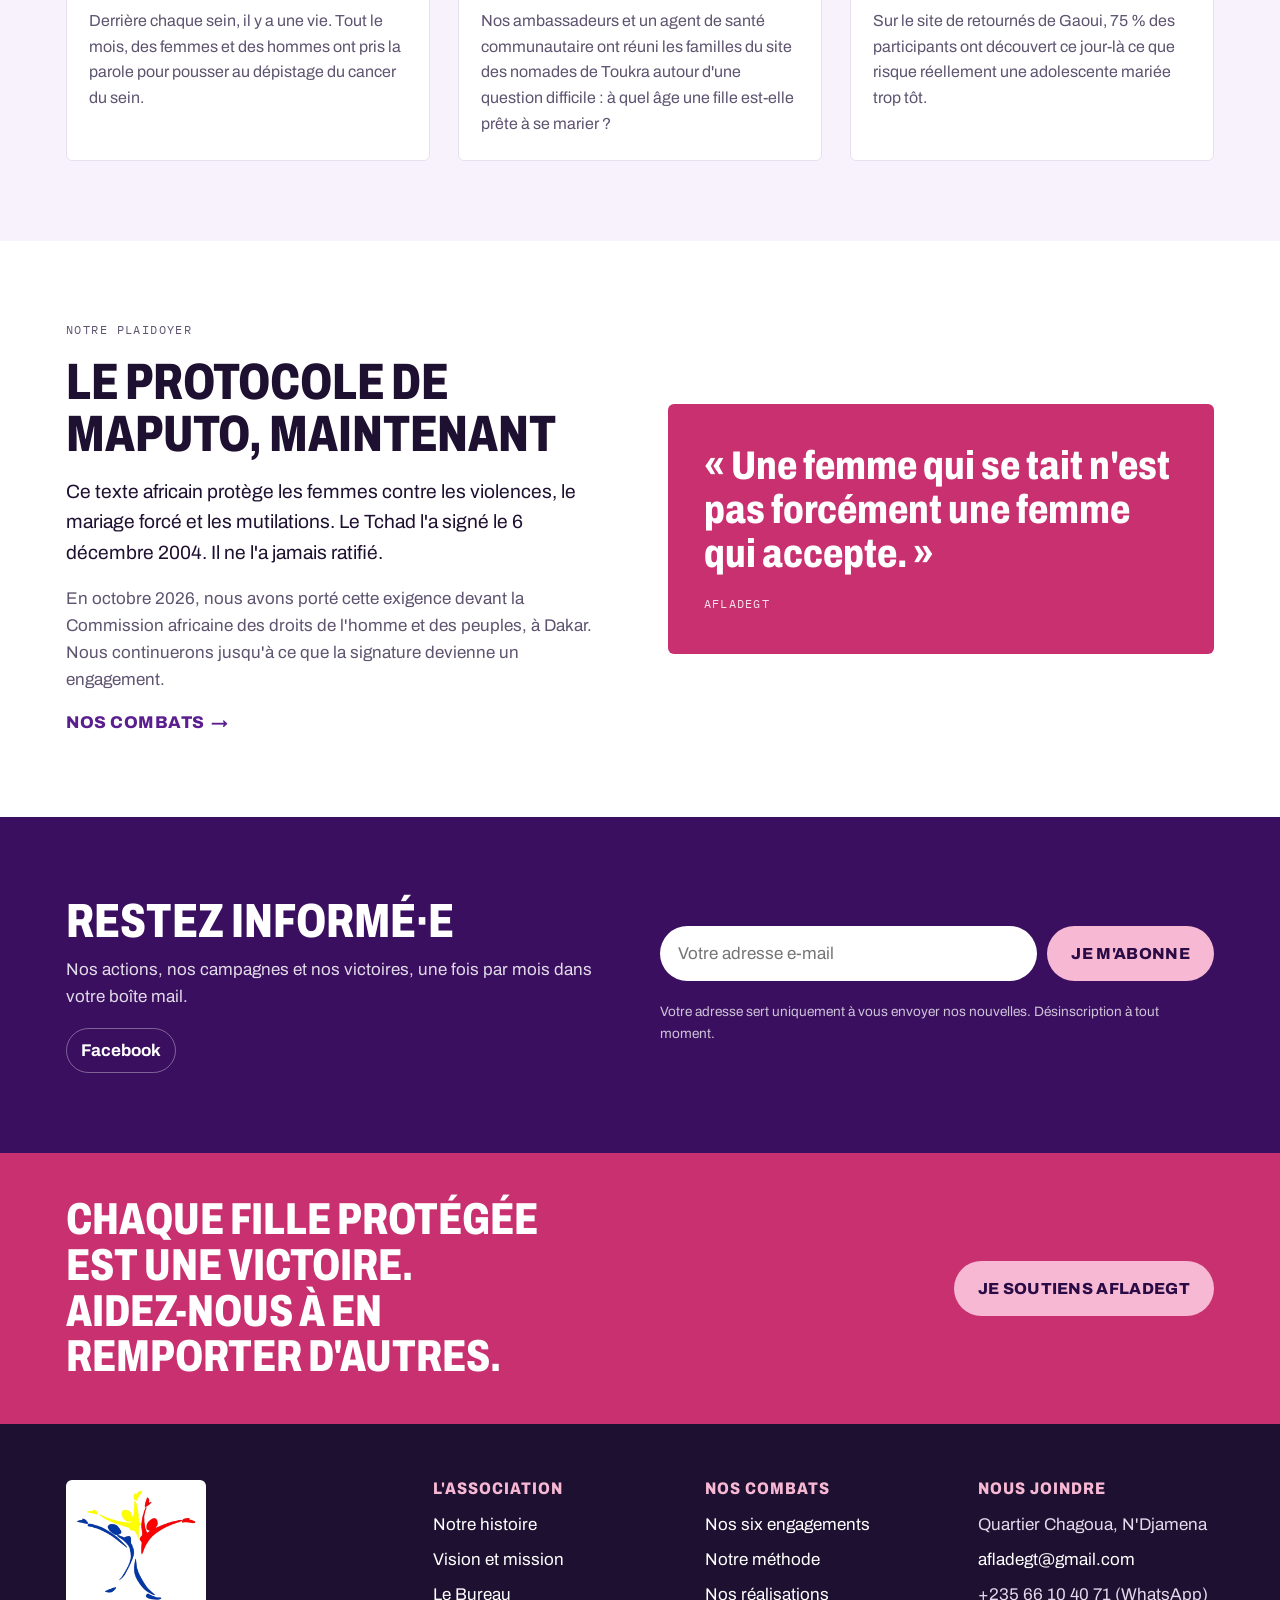
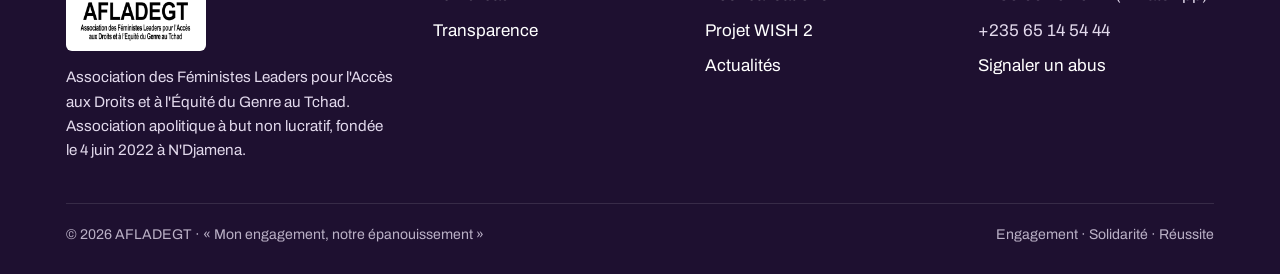
==== commit aa808eb0: "Accueil : précision sur le rôle d'AFLADEGT dans le projet WISH 2 Co-Authored-By: Claude Opus 5.5 <no" ====
--- a/index.html
+++ b/index.html
@@ -42,7 +42,7 @@
 
 <div class="figures"><div class="wrap">
   <div class="f"><b>2022</b><span>Naissance de l'association à N'Djamena</span></div>
-  <div class="f"><b>2025 – 2029</b><span>Organisation lead au Tchad du projet WISH 2</span></div>
+  <div class="f"><b>2025 – 2029</b><span>Organisation qui met en œuvre au Tchad le projet WISH 2 pour le compte de WILDAF-AO</span></div>
   <div class="f"><b>630+</b><span>personnes sensibilisées pendant nos neuf premiers mois d'existence</span></div>
   <div class="f"><b>2 400+</b><span>personnes nous suivent sur Facebook</span></div>
 </div></div>
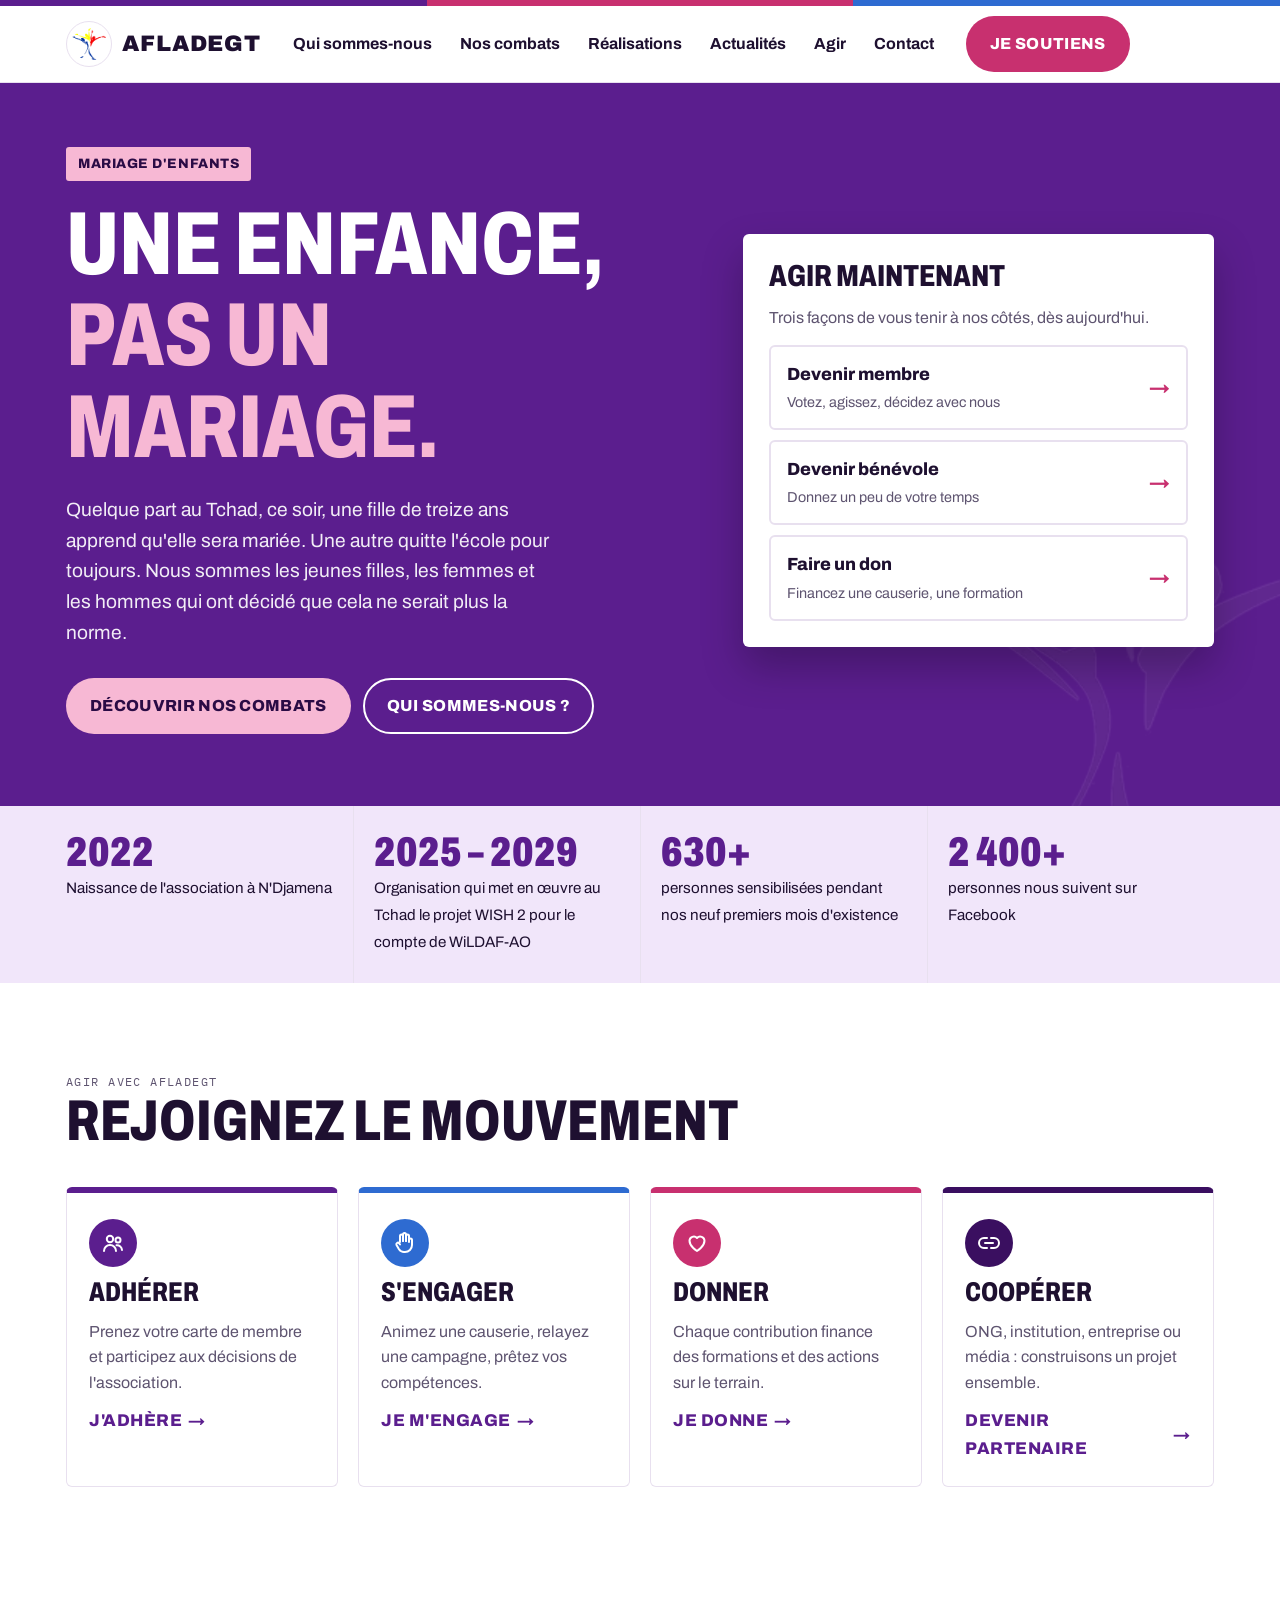
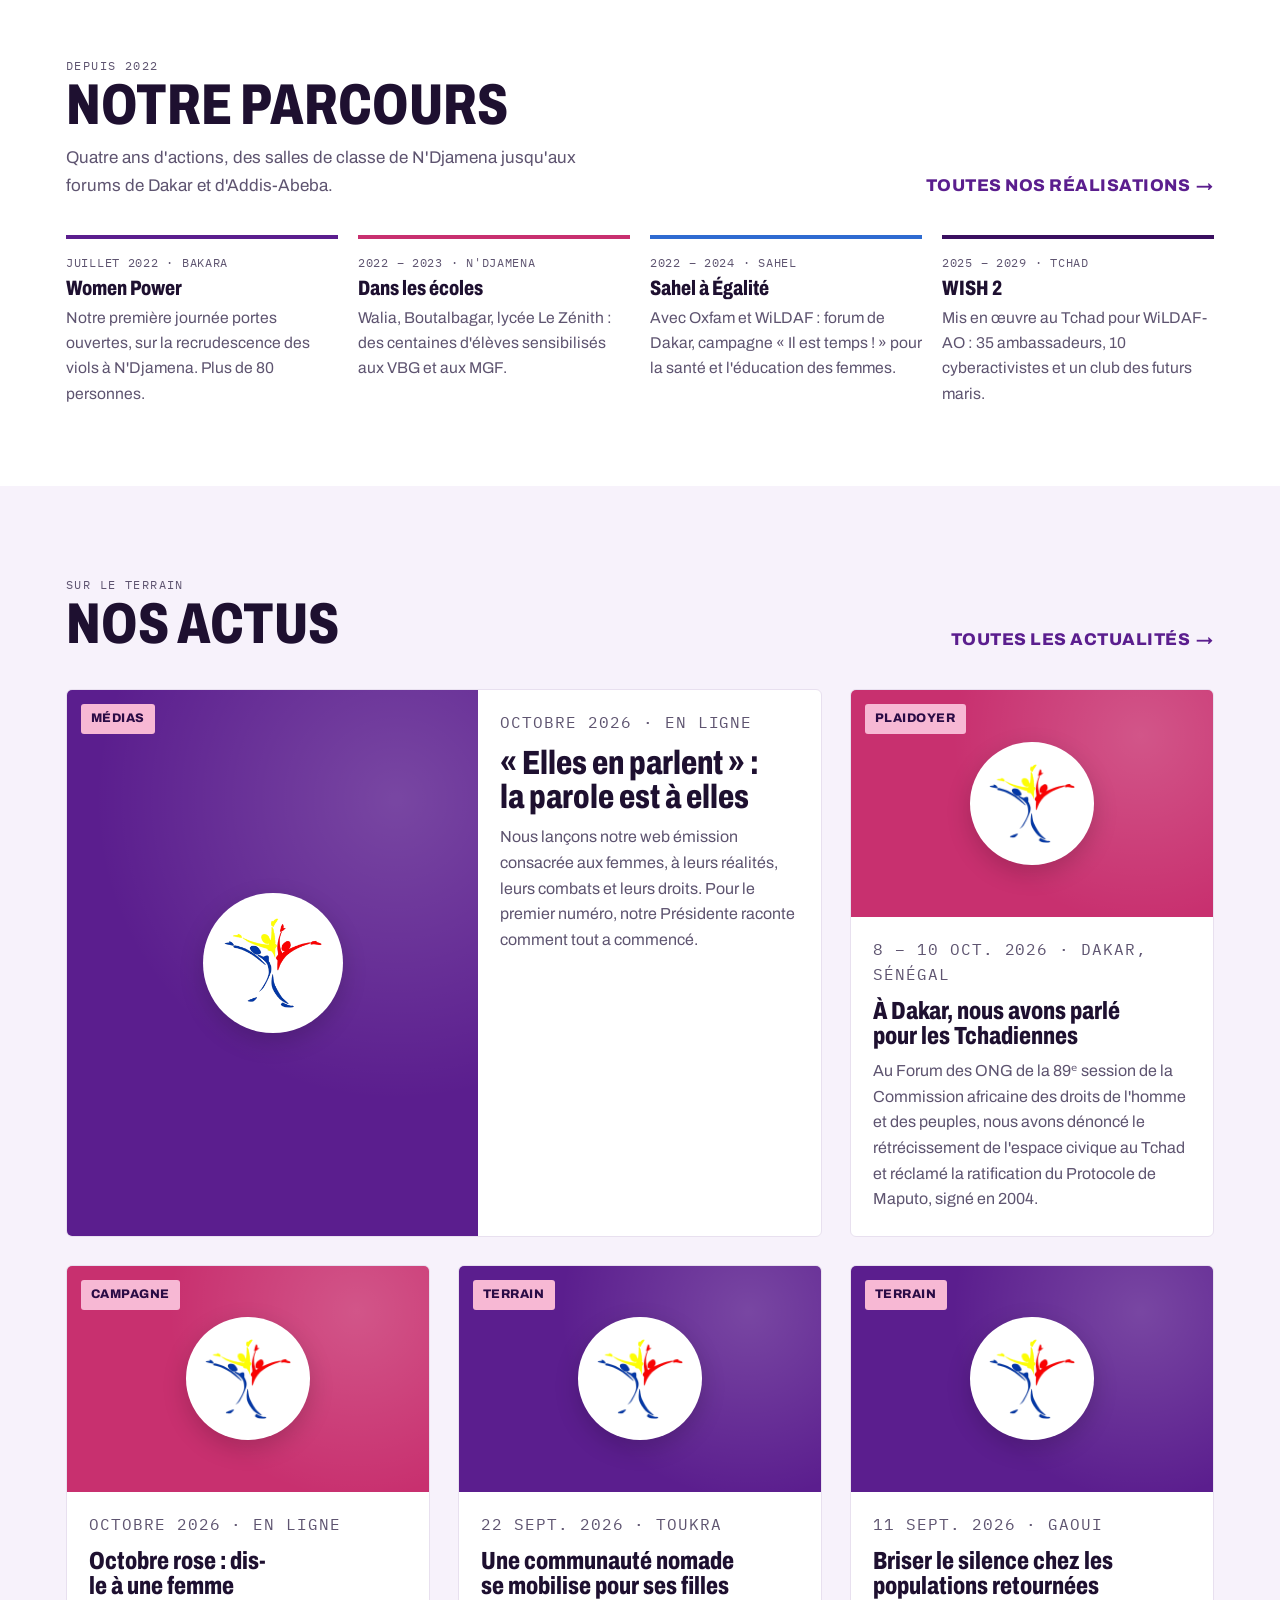
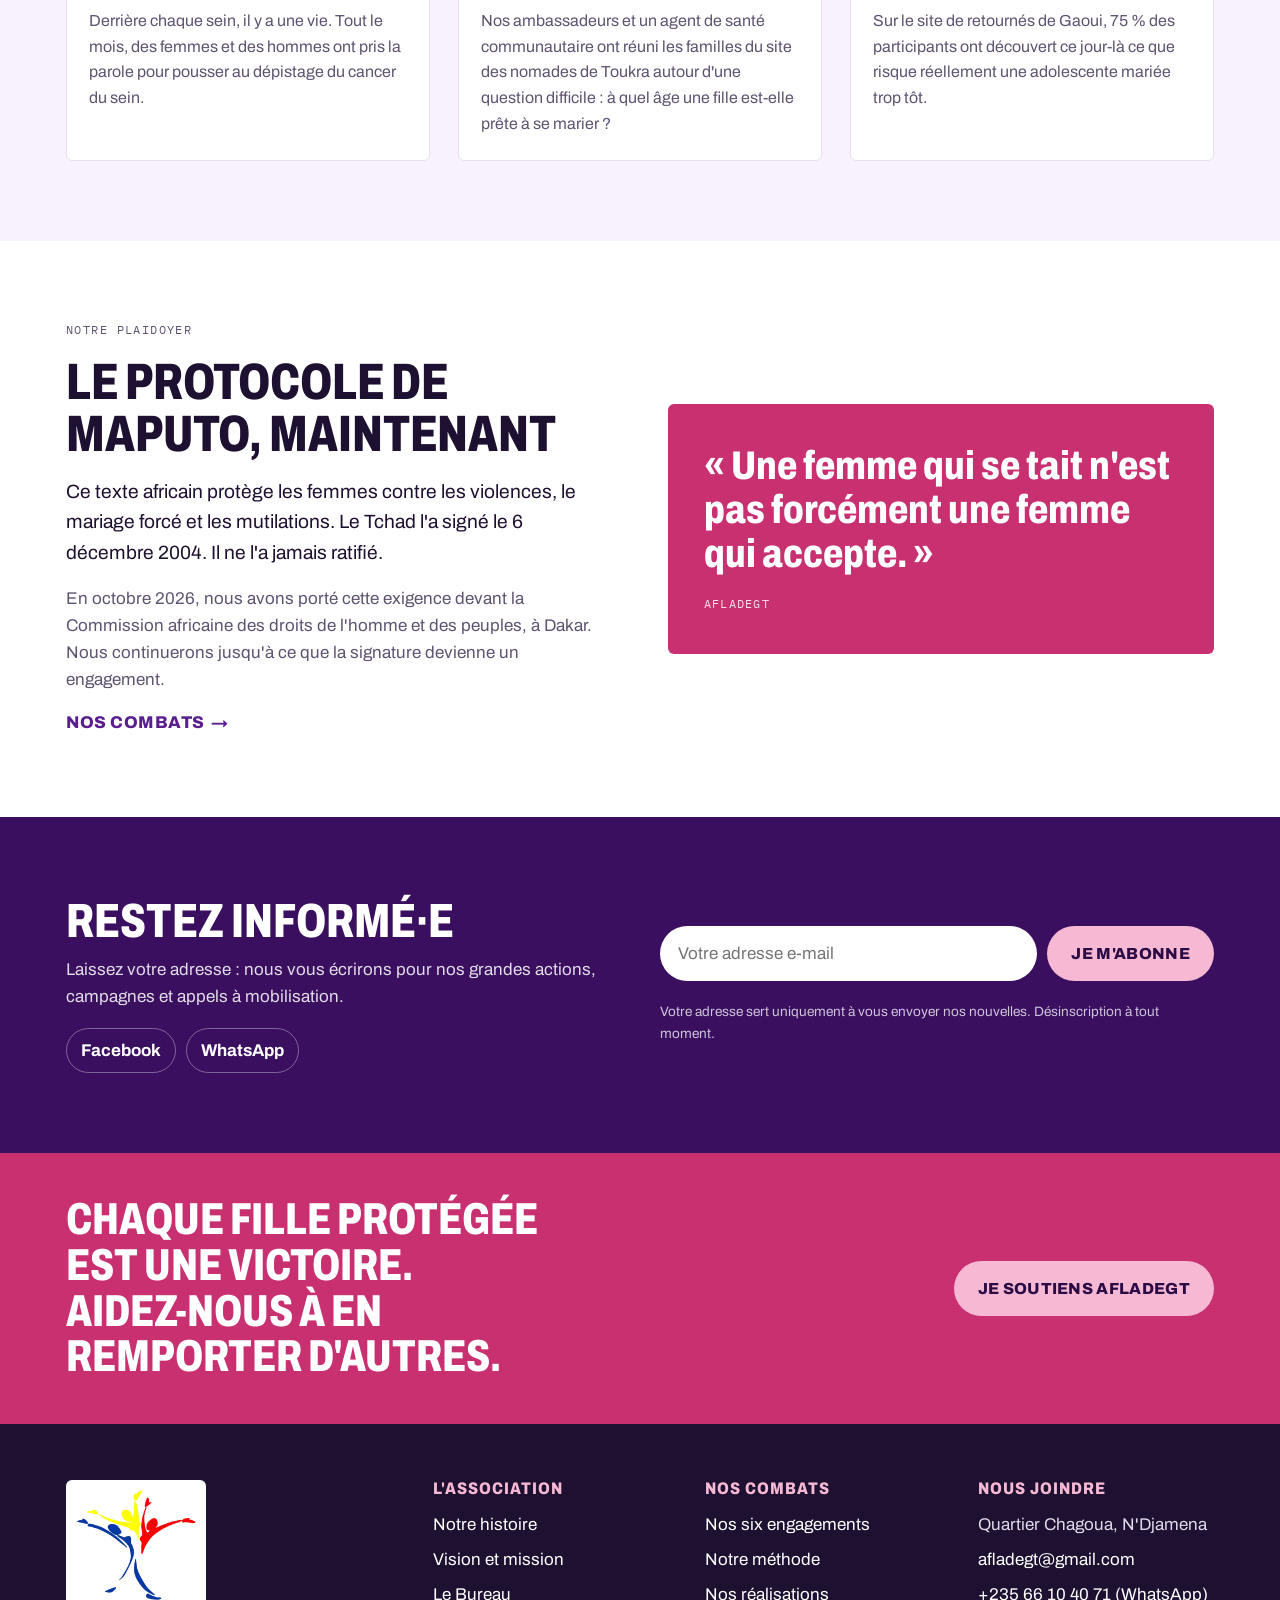
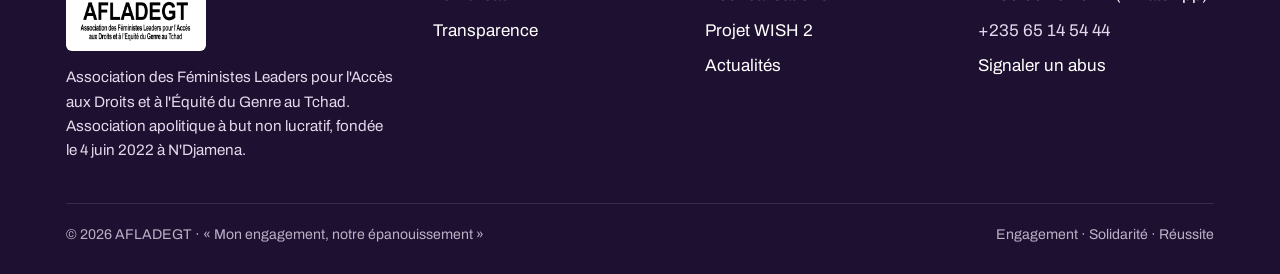
==== commit 61c2d057: "Améliorations : zones d'intervention, carte du siège, WhatsApp, formulaires, référencement - Formula" ====
--- a/index.html
+++ b/index.html
@@ -11,6 +11,7 @@
 <link rel="icon" type="image/png" href="assets/logo-mark.png">
 <link rel="preconnect" href="https://fonts.googleapis.com"><link rel="preconnect" href="https://fonts.gstatic.com" crossorigin><link rel="stylesheet" href="https://fonts.googleapis.com/css2?family=Archivo:wdth,wght@62..125,400..900&family=IBM+Plex+Mono:wght@500&display=swap">
 <link rel="stylesheet" href="assets/style.css">
+<script type="application/ld+json">{"@context": "https://schema.org", "@type": "NGO", "name": "AFLADEGT", "alternateName": "Association des Féministes Leaders pour l'Accès aux Droits et à l'Équité du Genre au Tchad", "url": "https://afladegt-site.pages.dev/", "logo": "https://afladegt-site.pages.dev/assets/logo.png", "foundingDate": "2022-06-04", "email": "afladegt@gmail.com", "telephone": "+23566104071", "address": {"@type": "PostalAddress", "addressLocality": "N'Djamena", "streetAddress": "Quartier Chagoua", "addressCountry": "TD"}, "sameAs": ["https://www.facebook.com/afladegt"]}</script>
 </head>
 <body>
 <a class="skip" href="#contenu">Aller au contenu</a>
@@ -42,7 +43,7 @@
 
 <div class="figures"><div class="wrap">
   <div class="f"><b>2022</b><span>Naissance de l'association à N'Djamena</span></div>
-  <div class="f"><b>2025 – 2029</b><span>Organisation qui met en œuvre au Tchad le projet WISH 2 pour le compte de WILDAF-AO</span></div>
+  <div class="f"><b>2025 – 2029</b><span>Organisation qui met en œuvre au Tchad le projet WISH 2 pour le compte de WiLDAF-AO</span></div>
   <div class="f"><b>630+</b><span>personnes sensibilisées pendant nos neuf premiers mois d'existence</span></div>
   <div class="f"><b>2 400+</b><span>personnes nous suivent sur Facebook</span></div>
 </div></div>
@@ -63,7 +64,7 @@
     <div class="c-blue"><span class="meta">Juillet 2022 · Bakara</span><h3>Women Power</h3><p>Notre première journée portes ouvertes, sur la recrudescence des viols à N'Djamena. Plus de 80 personnes.</p></div>
     <div class="c-red"><span class="meta">2022 – 2023 · N'Djamena</span><h3>Dans les écoles</h3><p>Walia, Boutalbagar, lycée Le Zénith : des centaines d'élèves sensibilisés aux VBG et aux MGF.</p></div>
     <div class="c-yellow"><span class="meta">2022 – 2024 · Sahel</span><h3>Sahel à Égalité</h3><p>Avec Oxfam et WiLDAF : forum de Dakar, campagne « Il est temps ! » pour la santé et l'éducation des femmes.</p></div>
-    <div class="c-ink"><span class="meta">2025 – 2029 · Tchad</span><h3>WISH 2</h3><p>Organisation lead au Tchad : 35 ambassadeurs, 10 cyberactivistes et un club des futurs maris.</p></div>
+    <div class="c-ink"><span class="meta">2025 – 2029 · Tchad</span><h3>WISH 2</h3><p>Mis en œuvre au Tchad pour WiLDAF-AO : 35 ambassadeurs, 10 cyberactivistes et un club des futurs maris.</p></div>
   </div>
 </div></section>
 
@@ -100,8 +101,8 @@
 
 </main>
 <section class="letter" id="lettre"><div class="wrap">
-  <div><h2>Restez informé·e</h2><p>Nos actions, nos campagnes et nos victoires, une fois par mois dans votre boîte mail.</p>
-    <div class="social"><a href="https://www.facebook.com/afladegt" target="_blank" rel="noopener">Facebook</a></div></div>
+  <div><h2>Restez informé·e</h2><p>Laissez votre adresse : nous vous écrirons pour nos grandes actions, campagnes et appels à mobilisation.</p>
+    <div class="social"><a href="https://www.facebook.com/afladegt" target="_blank" rel="noopener">Facebook</a><a href="https://wa.me/23566104071" target="_blank" rel="noopener">WhatsApp</a></div></div>
   <form name="newsletter" method="get" action="merci.html" data-mail="afladegt@gmail.com">
     
     <input type="email" id="nl-email" name="email" required placeholder="Votre adresse e-mail" aria-label="Votre adresse e-mail">
@@ -119,7 +120,7 @@
       <p>Association des Féministes Leaders pour l'Accès aux Droits et à l'Équité du Genre au Tchad. Association apolitique à but non lucratif, fondée le 4 juin 2022 à N'Djamena.</p></div>
     <div><h4>L'association</h4><ul><li><a href="qui-sommes-nous.html">Notre histoire</a></li><li><a href="qui-sommes-nous.html#vision">Vision et mission</a></li><li><a href="qui-sommes-nous.html#equipe">Le Bureau</a></li><li><a href="qui-sommes-nous.html#transparence">Transparence</a></li></ul></div>
     <div><h4>Nos combats</h4><ul><li><a href="nos-combats.html#combats">Nos six engagements</a></li><li><a href="nos-combats.html#methode">Notre méthode</a></li><li><a href="nos-realisations.html">Nos réalisations</a></li><li><a href="nos-combats.html#wish2">Projet WISH 2</a></li><li><a href="actualites.html">Actualités</a></li></ul></div>
-    <div><h4>Nous joindre</h4><ul><li>Quartier Chagoua, N'Djamena</li><li><a href="mailto:afladegt@gmail.com">afladegt@gmail.com</a></li><li>+235 66 10 40 71 (WhatsApp)</li><li>+235 65 14 54 44</li><li><a href="contact.html#signaler">Signaler un abus</a></li></ul></div>
+    <div><h4>Nous joindre</h4><ul><li>Quartier Chagoua, N'Djamena</li><li><a href="mailto:afladegt@gmail.com">afladegt@gmail.com</a></li><li><a href="https://wa.me/23566104071" target="_blank" rel="noopener">+235 66 10 40 71 (WhatsApp)</a></li><li>+235 65 14 54 44</li><li><a href="contact.html#signaler">Signaler un abus</a></li></ul></div>
   </div>
   <div class="legal"><span>© 2026 AFLADEGT · « Mon engagement, notre épanouissement »</span><span>Engagement · Solidarité · Réussite</span></div>
 </div></footer>
--- a/assets/style.css
+++ b/assets/style.css
@@ -311,3 +311,14 @@
 .tease p{color:var(--muted);font-size:.98rem;margin-top:6px}
 @media (max-width:980px){.projects{grid-template-columns:1fr}.tease{grid-template-columns:1fr 1fr}}
 @media (max-width:620px){.tl{grid-template-columns:1fr}.tease{grid-template-columns:1fr}}
+
+/* ---- Zones d'intervention & carte ---- */
+.zones{display:grid;grid-template-columns:repeat(3,1fr);gap:24px}
+.zones>div{border-top:6px solid var(--c);background:var(--paper);border-radius:var(--radius);border-left:1px solid var(--line);border-right:1px solid var(--line);border-bottom:1px solid var(--line);padding:24px;display:grid;gap:10px;align-content:start;min-width:0}
+.zones h3{font-size:1.45rem}
+.zones ul{display:grid;gap:8px;padding-left:1.1em;margin:0;color:var(--muted)}
+.zones b{color:var(--ink)}
+.map{border-radius:var(--radius);overflow:hidden;border:1px solid var(--line);background:var(--tint);aspect-ratio:16/7;min-height:280px}
+.map iframe{width:100%;height:100%;border:0;display:block}
+.contact-cards .more{font-size:.9rem}
+@media (max-width:980px){.zones{grid-template-columns:1fr}.map{aspect-ratio:4/3}}
